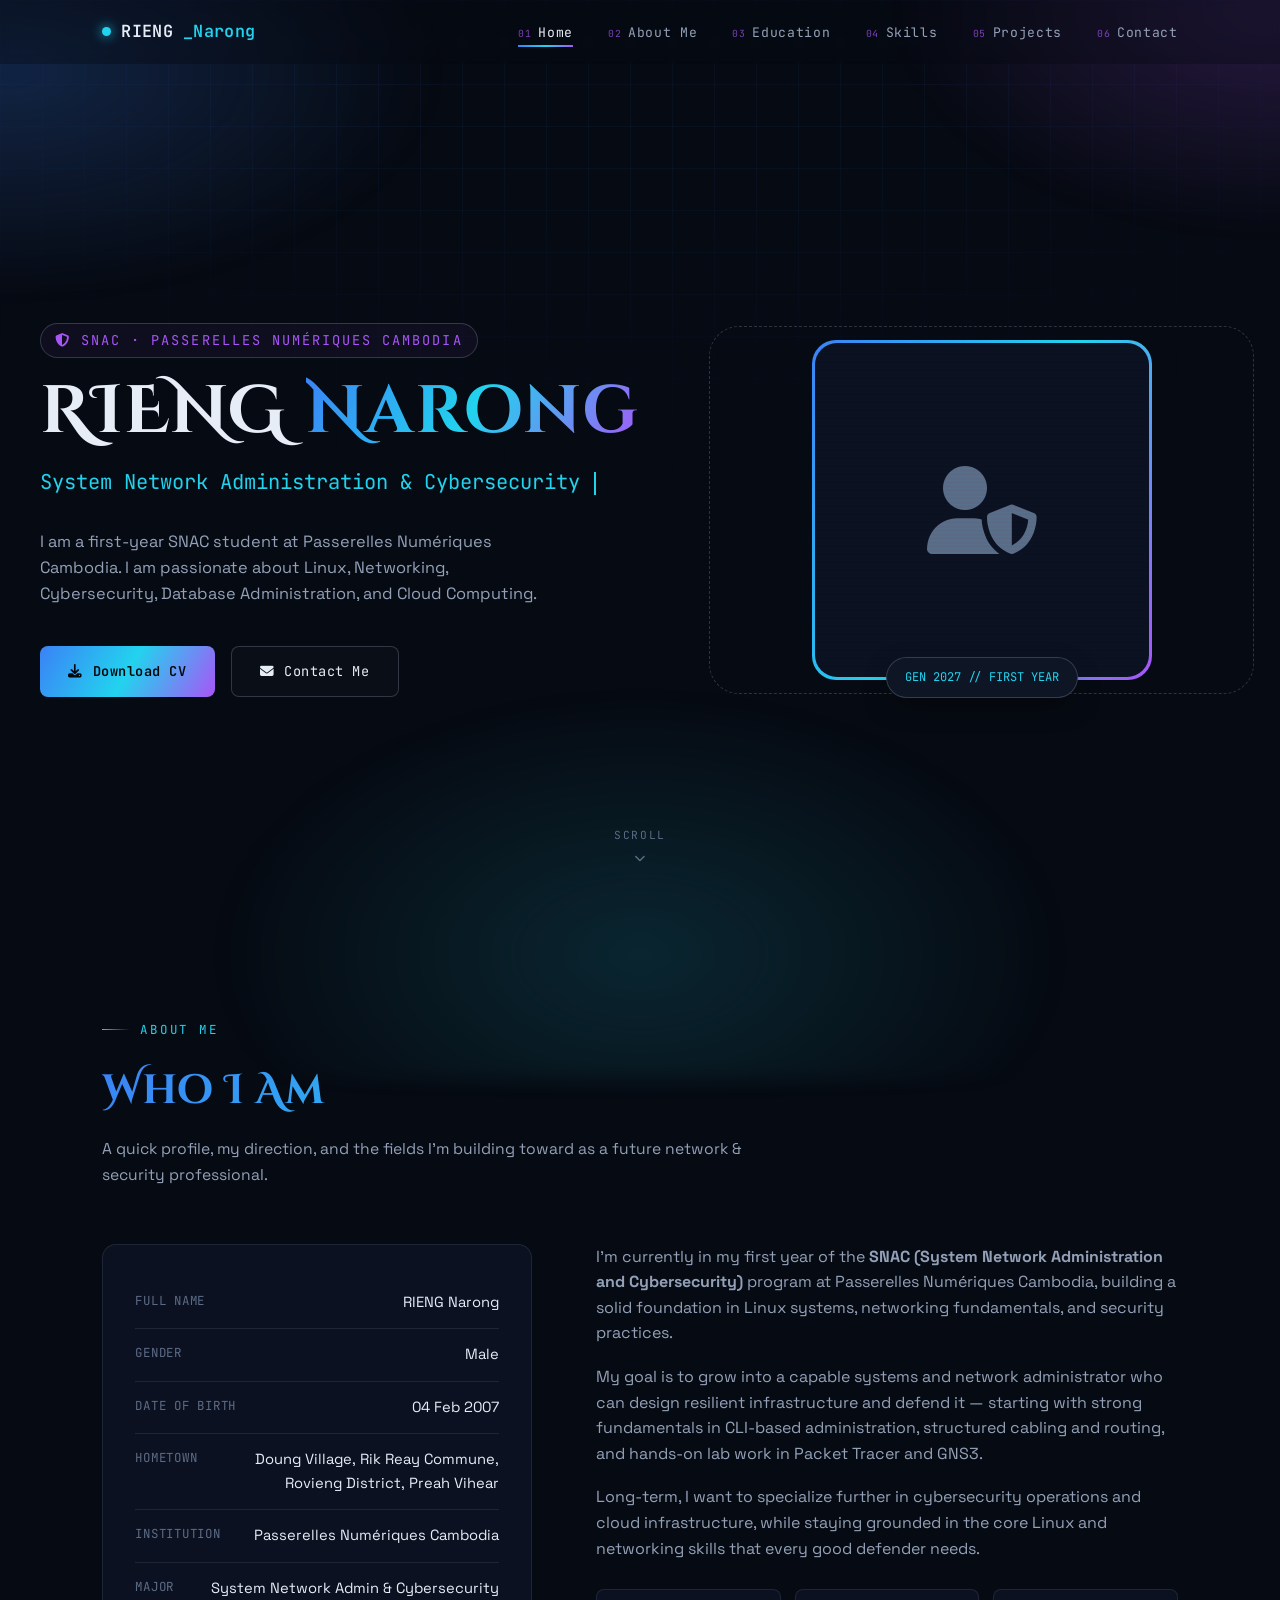
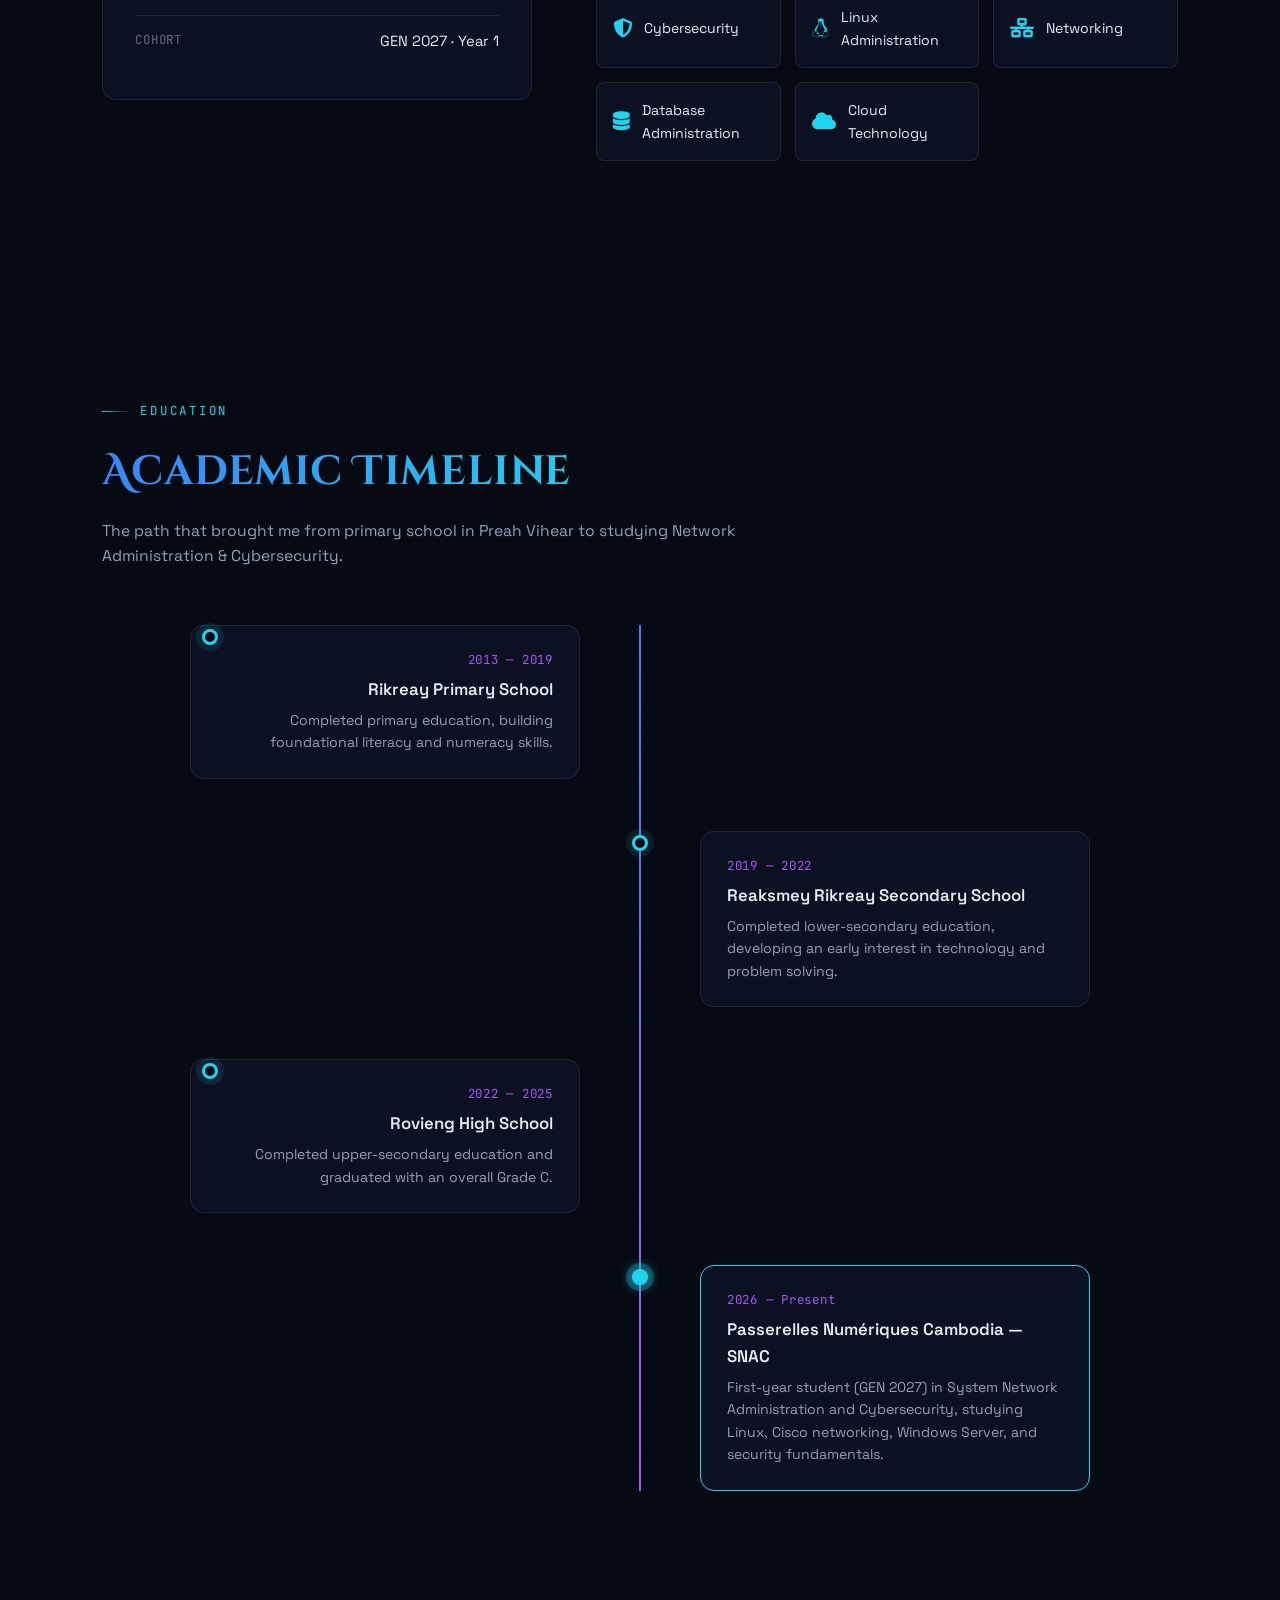
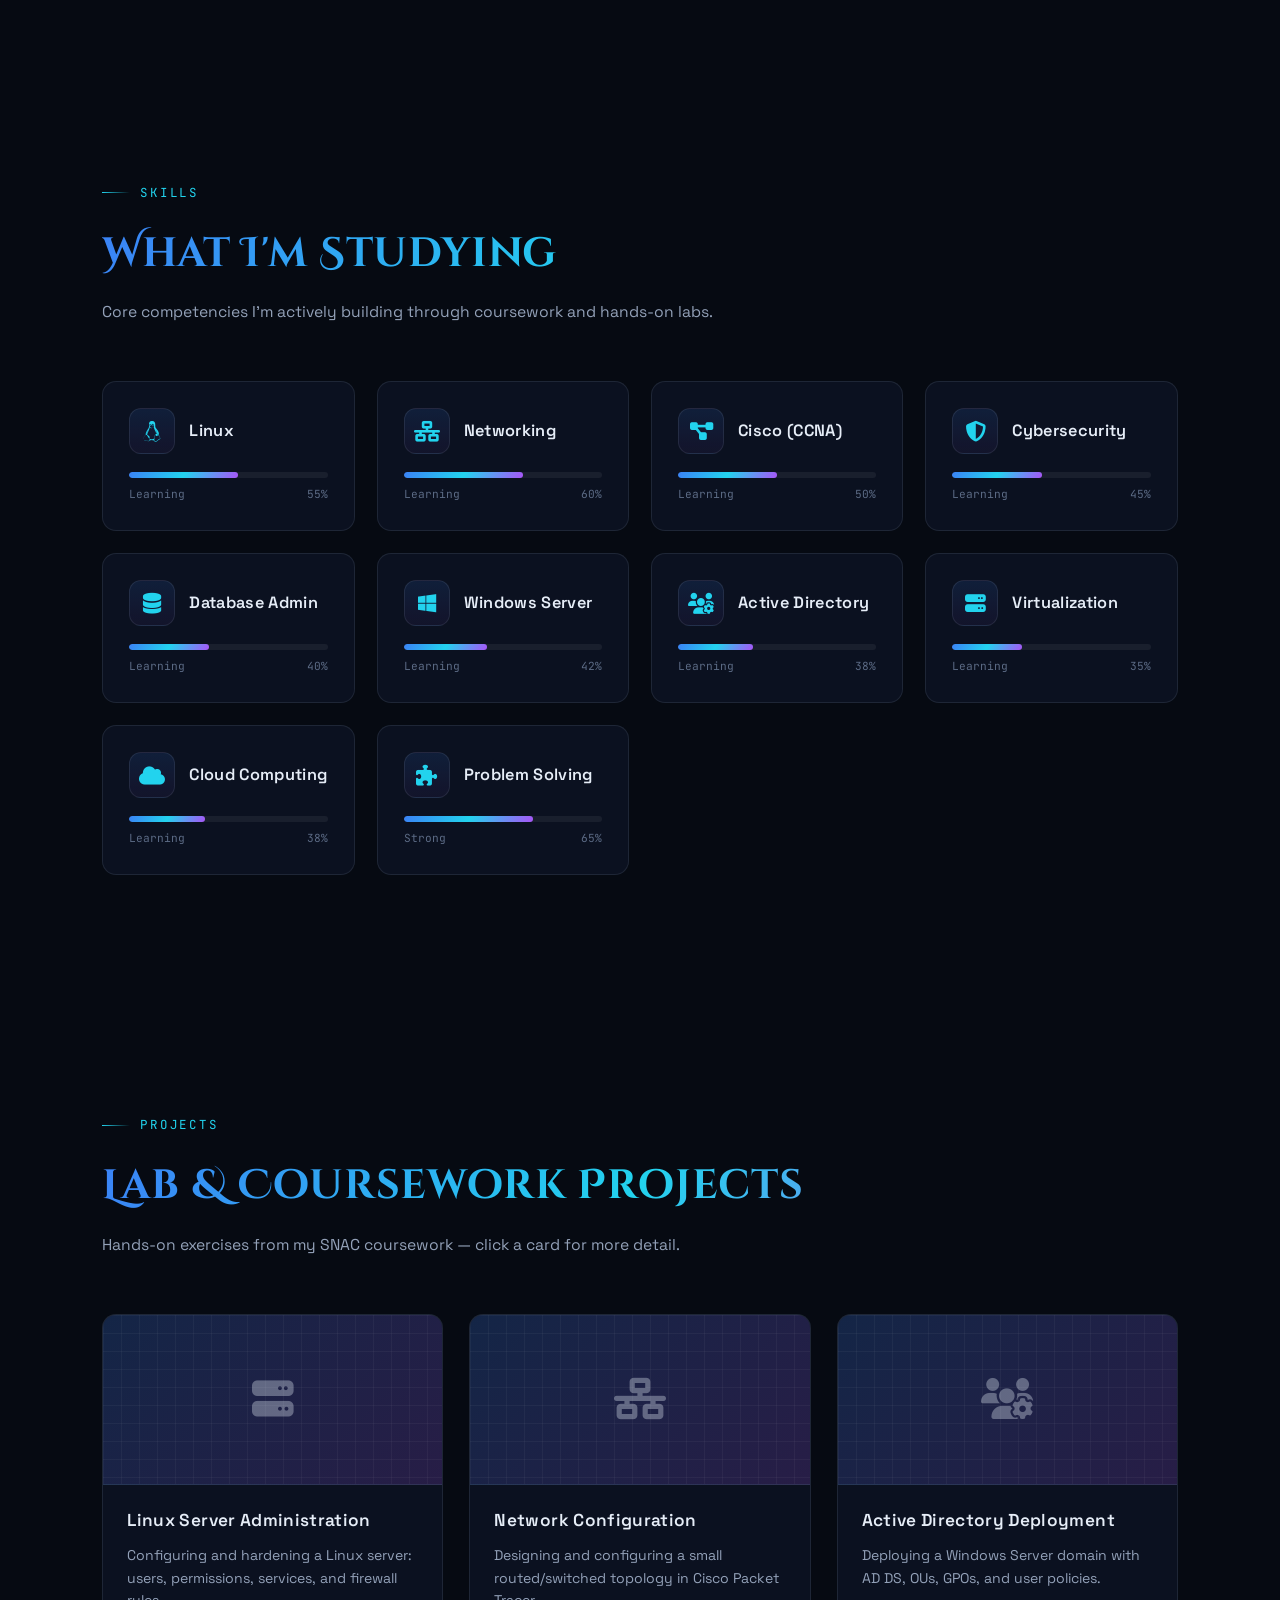
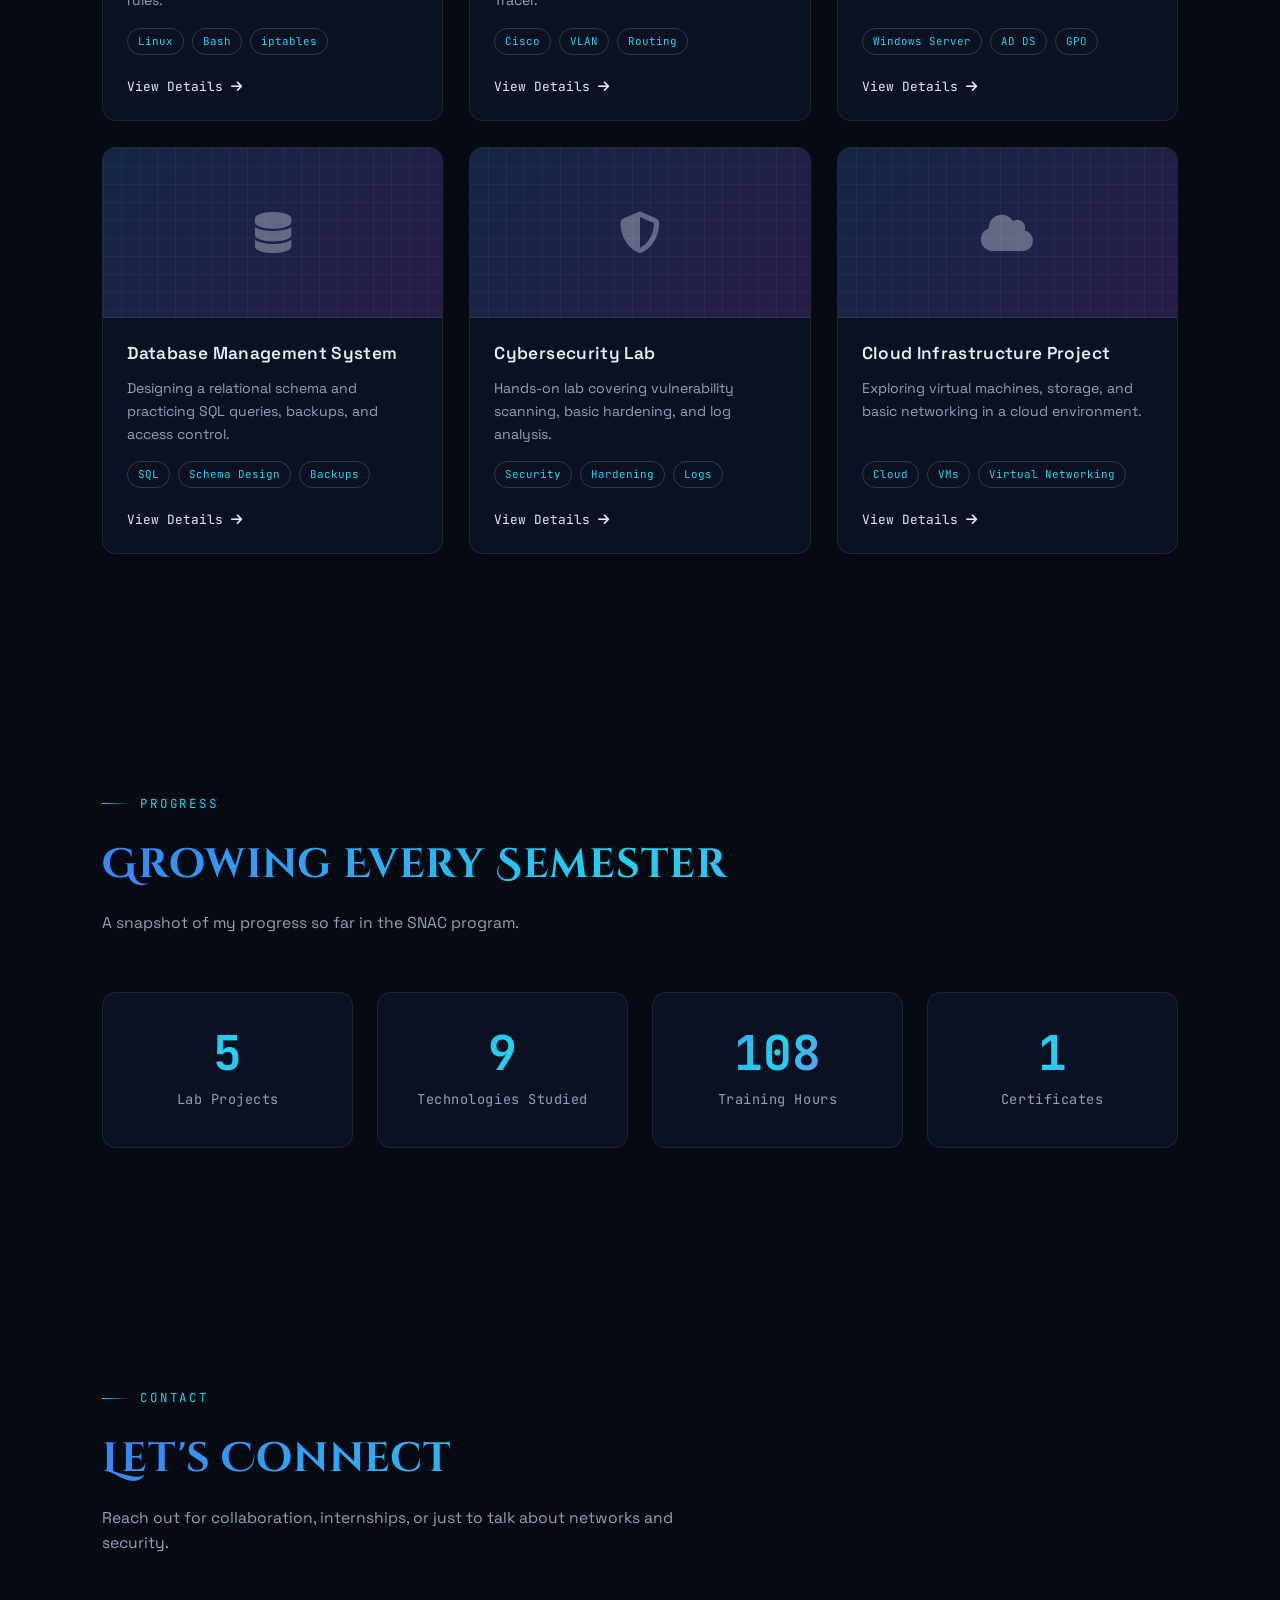
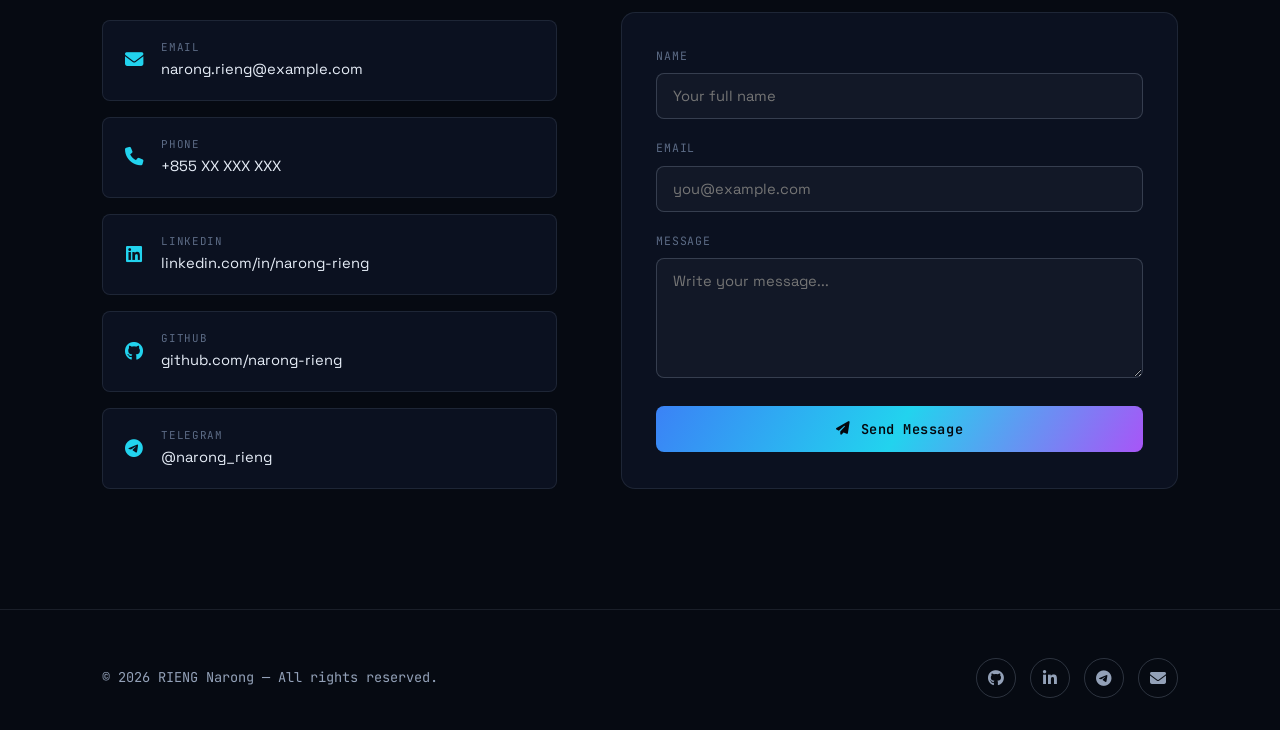
==== index.html @ 43cb9101 "add new information" ====
<!DOCTYPE html>
<html lang="en">
<head>
<meta charset="UTF-8">
<meta name="viewport" content="width=device-width, initial-scale=1.0">
<title>RIENG Narong | System Network Administration &amp; Cybersecurity</title>
<meta name="description" content="Portfolio of RIENG Narong, SNAC student at Passerelles Numériques Cambodia.">

<!-- Fonts -->
<link rel="preconnect" href="https://fonts.googleapis.com">
<link rel="preconnect" href="https://fonts.gstatic.com" crossorigin>
<link href="https://fonts.googleapis.com/css2?family=Cinzel+Decorative:wght@400;700;900&family=Space+Grotesk:wght@300;400;500;600;700&family=JetBrains+Mono:wght@300;400;500;600;700&display=swap" rel="stylesheet">

<!-- Font Awesome -->
<link rel="stylesheet" href="https://cdnjs.cloudflare.com/ajax/libs/font-awesome/6.5.1/css/all.min.css">

<style>
/* ==========================================================================
   0. DESIGN TOKENS
   ========================================================================== */
:root{
  --bg:#060a12;
  --bg-panel:#0b1120;
  --bg-panel-2:#0e1626;
  --line:rgba(148,163,184,0.14);
  --line-strong:rgba(148,163,184,0.28);

  --blue:#3b82f6;
  --cyan:#22d3ee;
  --purple:#a855f7;

  --text:#e6edf7;
  --text-dim:#93a1b8;
  --text-faint:#5c6b85;

  --grad-main:linear-gradient(120deg,var(--blue) 0%,var(--cyan) 50%,var(--purple) 100%);
  --grad-soft:linear-gradient(180deg,rgba(59,130,246,0.12),rgba(168,85,247,0.05));

  --font-display:'Cinzel Decorative',serif;
  --font-body:'Space Grotesk',sans-serif;
  --font-mono:'JetBrains Mono',monospace;

  --radius:14px;
  --radius-sm:8px;
  --ease:cubic-bezier(.2,.8,.2,1);
}

*,*::before,*::after{box-sizing:border-box;margin:0;padding:0;}
html{scroll-behavior:smooth;}
body{
  background:var(--bg);
  color:var(--text);
  font-family:var(--font-body);
  line-height:1.6;
  overflow-x:hidden;
  position:relative;
}

/* Ambient animated grid + glow background */
body::before{
  content:"";
  position:fixed;inset:0;
  background-image:
    linear-gradient(rgba(59,130,246,0.06) 1px,transparent 1px),
    linear-gradient(90deg,rgba(59,130,246,0.06) 1px,transparent 1px);
  background-size:42px 42px;
  mask-image:radial-gradient(ellipse 80% 60% at 50% 0%,#000 30%,transparent 90%);
  pointer-events:none;
  z-index:0;
}
.aurora{
  position:fixed;inset:-20%;
  z-index:0;
  pointer-events:none;
  background:
    radial-gradient(40% 30% at 15% 20%,rgba(59,130,246,.22),transparent 60%),
    radial-gradient(35% 30% at 85% 15%,rgba(168,85,247,.20),transparent 60%),
    radial-gradient(40% 35% at 50% 90%,rgba(34,211,238,.14),transparent 60%);
  animation:auroraShift 18s ease-in-out infinite alternate;
  filter:blur(10px);
}
@keyframes auroraShift{
  0%{transform:translate3d(0,0,0) scale(1);}
  100%{transform:translate3d(2%,-2%,0) scale(1.08);}
}
@media (prefers-reduced-motion: reduce){
  *{animation-duration:0.001ms !important;animation-iteration-count:1 !important;transition-duration:0.001ms !important;scroll-behavior:auto !important;}
}

a{color:inherit;text-decoration:none;}
ul{list-style:none;}
img{max-width:100%;display:block;}
section{position:relative;z-index:1;padding:120px 8vw;}
.container{max-width:1200px;margin:0 auto;}

::selection{background:var(--purple);color:#fff;}
::-webkit-scrollbar{width:10px;}
::-webkit-scrollbar-track{background:var(--bg);}
::-webkit-scrollbar-thumb{background:linear-gradient(var(--blue),var(--purple));border-radius:10px;}

:focus-visible{outline:2px solid var(--cyan);outline-offset:3px;border-radius:4px;}

/* ==========================================================================
   1. TYPOGRAPHY HELPERS
   ========================================================================== */
.eyebrow{
  font-family:var(--font-mono);
  font-size:0.78rem;
  letter-spacing:.22em;
  text-transform:uppercase;
  color:var(--cyan);
  display:flex;align-items:center;gap:10px;
  margin-bottom:18px;
}
.eyebrow::before{
  content:"";
  width:28px;height:1px;
  background:linear-gradient(90deg,var(--cyan),transparent);
}
h1,h2,h3{font-family:var(--font-display);font-weight:700;letter-spacing:.02em;}
.section-title{
  font-size:clamp(1.8rem,3.2vw,2.6rem);
  margin-bottom:14px;
  background:var(--grad-main);
  -webkit-background-clip:text;
  background-clip:text;
  color:transparent;
}
.section-sub{
  color:var(--text-dim);
  max-width:640px;
  margin-bottom:56px;
  font-size:0.98rem;
}
.mono{font-family:var(--font-mono);}
.grad-text{
  background:var(--grad-main);
  -webkit-background-clip:text;background-clip:text;color:transparent;
}

/* ==========================================================================
   2. SCROLL REVEAL
   ========================================================================== */
.reveal{opacity:0;transform:translateY(32px);transition:opacity .8s var(--ease),transform .8s var(--ease);}
.reveal.is-visible{opacity:1;transform:translateY(0);}
.reveal-zoom{opacity:0;transform:scale(.92);transition:opacity .7s var(--ease),transform .7s var(--ease);}
.reveal-zoom.is-visible{opacity:1;transform:scale(1);}
.stagger > *{transition-delay:calc(var(--i,0) * 90ms);}

/* ==========================================================================
   3. NAVIGATION
   ========================================================================== */
.navbar{
  position:fixed;top:0;left:0;right:0;
  z-index:1000;
  padding:18px 8vw;
  display:flex;align-items:center;justify-content:space-between;
  background:rgba(6,10,18,0.35);
  backdrop-filter:blur(4px);
  border-bottom:1px solid transparent;
  transition:all .4s var(--ease);
}
.navbar.scrolled{
  padding:12px 8vw;
  background:rgba(6,10,18,0.82);
  backdrop-filter:blur(16px) saturate(140%);
  border-bottom:1px solid var(--line);
}
.brand{
  font-family:var(--font-mono);
  font-weight:600;
  font-size:1.05rem;
  display:flex;align-items:center;gap:10px;
  letter-spacing:.02em;
}
.brand .dot{width:9px;height:9px;border-radius:50%;background:var(--cyan);box-shadow:0 0 12px var(--cyan);animation:pulseDot 2.2s ease-in-out infinite;}
@keyframes pulseDot{0%,100%{opacity:1;transform:scale(1);}50%{opacity:.4;transform:scale(1.3);}}
.brand span{color:var(--cyan);}

.nav-links{display:flex;gap:2.2rem;}
.nav-links a{
  font-family:var(--font-mono);
  font-size:0.82rem;
  letter-spacing:.05em;
  color:var(--text-dim);
  position:relative;
  padding:6px 0;
  transition:color .3s;
}
.nav-links a::before{content:"0" attr(data-idx) " ";color:var(--purple);opacity:.7;font-size:.75em;}
.nav-links a::after{
  content:"";position:absolute;left:0;bottom:0;width:0;height:2px;
  background:var(--grad-main);transition:width .3s var(--ease);
}
.nav-links a:hover,.nav-links a.active{color:var(--text);}
.nav-links a:hover::after,.nav-links a.active::after{width:100%;}

.nav-toggle{
  display:none;flex-direction:column;gap:5px;
  background:none;border:none;cursor:pointer;padding:8px;z-index:1001;
}
.nav-toggle span{width:24px;height:2px;background:var(--text);transition:all .3s var(--ease);}
.nav-toggle.open span:nth-child(1){transform:translateY(7px) rotate(45deg);}
.nav-toggle.open span:nth-child(2){opacity:0;}
.nav-toggle.open span:nth-child(3){transform:translateY(-7px) rotate(-45deg);}

/* ==========================================================================
   4. HERO
   ========================================================================== */
.hero{
  min-height:100vh;
  display:flex;align-items:center;
  padding-top:120px;
  position:relative;
}
.hero-grid{
  display:grid;
  grid-template-columns:1.1fr 0.9fr;
  gap:4vw;
  align-items:center;
  width:100%;
}
.hero-tag{
  font-family:var(--font-mono);
  color:var(--purple);
  font-size:.85rem;
  letter-spacing:.15em;
  text-transform:uppercase;
  margin-bottom:20px;
  display:inline-flex;align-items:center;gap:10px;
  padding:6px 14px;
  border:1px solid var(--line-strong);
  border-radius:100px;
  background:rgba(168,85,247,0.06);
}
.hero-name{
  font-size:clamp(2.4rem,5.2vw,4.4rem);
  line-height:1.05;
  margin-bottom:18px;
}
.hero-title-line{
  font-family:var(--font-mono);
  font-size:clamp(1rem,1.6vw,1.35rem);
  color:var(--cyan);
  min-height:1.8em;
  margin-bottom:26px;
}
.hero-title-line .cursor{
  display:inline-block;width:2px;height:1.1em;background:var(--cyan);
  margin-left:2px;vertical-align:middle;animation:blink 1s step-end infinite;
}
@keyframes blink{50%{opacity:0;}}
.hero-desc{color:var(--text-dim);max-width:520px;margin-bottom:38px;font-size:1.02rem;}
.hero-ctas{display:flex;gap:16px;flex-wrap:wrap;}

.btn{
  font-family:var(--font-mono);
  font-size:.85rem;letter-spacing:.04em;
  padding:14px 28px;border-radius:var(--radius-sm);
  border:1px solid var(--line-strong);
  display:inline-flex;align-items:center;gap:10px;
  cursor:pointer;transition:all .35s var(--ease);
  position:relative;overflow:hidden;
}
.btn-primary{background:var(--grad-main);color:#04070d;border:none;font-weight:600;}
.btn-primary:hover{transform:translateY(-3px);box-shadow:0 12px 30px -8px rgba(59,130,246,0.55);}
.btn-outline{background:rgba(255,255,255,0.02);color:var(--text);}
.btn-outline:hover{border-color:var(--cyan);color:var(--cyan);transform:translateY(-3px);}

/* profile portrait */
.hero-visual{
  position:relative;
  display:flex;justify-content:center;align-items:center;
}
.portrait-frame{
  width:min(340px,80vw);aspect-ratio:1/1;
  position:relative;
  border-radius:24px;
  padding:3px;
  background:var(--grad-main);
  animation:float 6s ease-in-out infinite;
}
@keyframes float{0%,100%{transform:translateY(0);}50%{transform:translateY(-16px);}}
.portrait-inner{
  width:100%;height:100%;border-radius:22px;
  background:var(--bg-panel);
  display:flex;align-items:center;justify-content:center;
  overflow:hidden;position:relative;
}
.portrait-inner .placeholder-icon{font-size:5.5rem;color:var(--text-faint);}
.portrait-inner::after{
  content:"";position:absolute;inset:0;
  background:repeating-linear-gradient(0deg,rgba(34,211,238,0.05) 0px,rgba(34,211,238,0.05) 1px,transparent 1px,transparent 4px);
  mix-blend-mode:overlay;
}
.scan-ring{
  position:absolute;inset:-14px;
  border:1px dashed var(--line-strong);
  border-radius:30px;
  animation:spin 30s linear infinite;
}
@keyframes spin{to{transform:rotate(360deg);}}
.badge-chip{
  position:absolute;bottom:-18px;left:50%;transform:translateX(-50%);
  background:var(--bg-panel-2);border:1px solid var(--line-strong);
  padding:10px 18px;border-radius:100px;
  font-family:var(--font-mono);font-size:.75rem;color:var(--cyan);
  white-space:nowrap;box-shadow:0 10px 30px -10px rgba(0,0,0,.6);
}

.scroll-cue{
  position:absolute;bottom:36px;left:50%;transform:translateX(-50%);
  display:flex;flex-direction:column;align-items:center;gap:8px;
  color:var(--text-faint);font-family:var(--font-mono);font-size:.7rem;letter-spacing:.15em;
  animation:bob 2.4s ease-in-out infinite;
}
@keyframes bob{0%,100%{transform:translate(-50%,0);}50%{transform:translate(-50%,8px);}}

/* ==========================================================================
   5. ABOUT
   ========================================================================== */
.about-grid{
  display:grid;grid-template-columns:0.85fr 1.15fr;gap:5vw;align-items:start;
}
.info-card{
  background:var(--bg-panel);
  border:1px solid var(--line);
  border-radius:var(--radius);
  padding:32px;
}
.info-row{
  display:flex;justify-content:space-between;gap:12px;
  padding:14px 0;border-bottom:1px solid var(--line);
  font-size:.92rem;
}
.info-row:last-child{border-bottom:none;}
.info-row span:first-child{color:var(--text-faint);font-family:var(--font-mono);font-size:.78rem;text-transform:uppercase;letter-spacing:.06em;}
.info-row span:last-child{color:var(--text);text-align:right;}

.about-text p{color:var(--text-dim);margin-bottom:18px;}
.interest-grid{
  display:grid;grid-template-columns:repeat(auto-fit,minmax(150px,1fr));
  gap:14px;margin-top:28px;
}
.interest-chip{
  display:flex;align-items:center;gap:12px;
  padding:16px;border-radius:var(--radius-sm);
  background:var(--bg-panel);border:1px solid var(--line);
  transition:all .35s var(--ease);
}
.interest-chip:hover{border-color:var(--cyan);transform:translateY(-4px);box-shadow:0 10px 24px -12px rgba(34,211,238,.4);}
.interest-chip i{font-size:1.2rem;color:var(--cyan);}
.interest-chip span{font-size:.88rem;color:var(--text);}

/* ==========================================================================
   6. TIMELINE (EDUCATION)
   ========================================================================== */
.timeline{position:relative;max-width:900px;margin:0 auto;}
.timeline::before{
  content:"";position:absolute;left:20px;top:0;bottom:0;width:2px;
  background:linear-gradient(var(--blue),var(--purple));
}
@media(min-width:800px){.timeline::before{left:50%;transform:translateX(-50%);}}
.tl-item{position:relative;margin-bottom:52px;padding-left:60px;}
@media(min-width:800px){
  .tl-item{width:50%;padding-left:0;padding-right:60px;text-align:right;}
  .tl-item:nth-child(even){margin-left:50%;padding-right:0;padding-left:60px;text-align:left;}
}
.tl-dot{
  position:absolute;left:20px;top:4px;width:16px;height:16px;border-radius:50%;
  background:var(--bg);border:3px solid var(--cyan);transform:translateX(-50%);
  box-shadow:0 0 0 6px rgba(34,211,238,.1);
}
@media(min-width:800px){
  .tl-item:nth-child(even) .tl-dot{left:0;}
}
.tl-card{
  background:var(--bg-panel);border:1px solid var(--line);border-radius:var(--radius);
  padding:24px 26px;display:inline-block;width:100%;
  transition:transform .35s var(--ease),border-color .35s;
}
.tl-card:hover{transform:translateY(-4px);border-color:var(--purple);}
.tl-year{font-family:var(--font-mono);font-size:.78rem;color:var(--purple);letter-spacing:.06em;margin-bottom:6px;display:block;}
.tl-card h3{font-family:var(--font-body);font-weight:600;font-size:1.05rem;margin-bottom:6px;letter-spacing:0;}
.tl-card p{color:var(--text-dim);font-size:.88rem;}
.tl-current .tl-dot{background:var(--cyan);box-shadow:0 0 0 6px rgba(34,211,238,.25),0 0 14px var(--cyan);}
.tl-current .tl-card{border-color:var(--cyan);}

/* ==========================================================================
   7. SKILLS
   ========================================================================== */
.skills-grid{
  display:grid;grid-template-columns:repeat(auto-fit,minmax(230px,1fr));
  gap:22px;
}
.skill-card{
  background:var(--bg-panel);border:1px solid var(--line);border-radius:var(--radius);
  padding:26px;position:relative;overflow:hidden;
  transition:transform .4s var(--ease),border-color .4s;
}
.skill-card::before{
  content:"";position:absolute;top:0;left:0;right:0;height:2px;
  background:var(--grad-main);transform:scaleX(0);transform-origin:left;
  transition:transform .45s var(--ease);
}
.skill-card:hover{transform:translateY(-8px);border-color:var(--line-strong);}
.skill-card:hover::before{transform:scaleX(1);}
.skill-top{display:flex;align-items:center;gap:14px;margin-bottom:18px;}
.skill-icon{
  width:46px;height:46px;border-radius:12px;
  background:var(--grad-soft);border:1px solid var(--line);
  display:flex;align-items:center;justify-content:center;font-size:1.3rem;color:var(--cyan);
}
.skill-top h3{font-family:var(--font-body);font-weight:600;font-size:1.02rem;}
.skill-bar-track{height:6px;border-radius:6px;background:rgba(255,255,255,0.06);overflow:hidden;margin-top:6px;}
.skill-bar-fill{
  height:100%;border-radius:6px;background:var(--grad-main);width:0%;
  transition:width 1.4s var(--ease);
}
.skill-level{display:flex;justify-content:space-between;font-family:var(--font-mono);font-size:.7rem;color:var(--text-faint);margin-top:8px;}

/* ==========================================================================
   8. PROJECTS
   ========================================================================== */
.projects-grid{
  display:grid;grid-template-columns:repeat(auto-fit,minmax(300px,1fr));
  gap:26px;
}
.project-card{
  background:var(--bg-panel);border:1px solid var(--line);border-radius:var(--radius);
  overflow:hidden;transition:transform .4s var(--ease),box-shadow .4s;
  display:flex;flex-direction:column;
}
.project-card:hover{transform:translateY(-8px);box-shadow:0 22px 44px -20px rgba(59,130,246,.35);}
.project-thumb{
  height:170px;position:relative;overflow:hidden;
  background:linear-gradient(135deg,rgba(59,130,246,.18),rgba(168,85,247,.18));
  display:flex;align-items:center;justify-content:center;
  border-bottom:1px solid var(--line);
}
.project-thumb i{font-size:2.6rem;color:rgba(230,237,247,0.35);}
.project-thumb::after{
  content:"";position:absolute;inset:0;
  background-image:linear-gradient(rgba(255,255,255,.04) 1px,transparent 1px),linear-gradient(90deg,rgba(255,255,255,.04) 1px,transparent 1px);
  background-size:18px 18px;
}
.project-body{padding:22px 24px;display:flex;flex-direction:column;gap:10px;flex:1;}
.project-body h3{font-family:var(--font-body);font-weight:600;font-size:1.08rem;}
.project-body p{color:var(--text-dim);font-size:.88rem;flex:1;}
.project-tags{display:flex;gap:8px;flex-wrap:wrap;margin:6px 0;}
.project-tags span{
  font-family:var(--font-mono);font-size:.68rem;color:var(--cyan);
  border:1px solid var(--line-strong);padding:4px 10px;border-radius:100px;
}
.project-link{
  font-family:var(--font-mono);font-size:.8rem;color:var(--text);
  display:inline-flex;align-items:center;gap:8px;margin-top:6px;
  transition:gap .3s,color .3s;
}
.project-link:hover{color:var(--cyan);gap:12px;}

/* modal */
.modal-overlay{
  position:fixed;inset:0;background:rgba(4,7,13,0.75);backdrop-filter:blur(6px);
  display:none;align-items:center;justify-content:center;z-index:2000;padding:24px;
}
.modal-overlay.open{display:flex;}
.modal-box{
  background:var(--bg-panel-2);border:1px solid var(--line-strong);border-radius:var(--radius);
  max-width:520px;width:100%;padding:34px;position:relative;
  animation:modalIn .35s var(--ease);
}
@keyframes modalIn{from{opacity:0;transform:translateY(20px) scale(.97);}to{opacity:1;transform:translateY(0) scale(1);}}
.modal-close{
  position:absolute;top:18px;right:18px;background:none;border:none;color:var(--text-dim);
  font-size:1.2rem;cursor:pointer;transition:color .3s;
}
.modal-close:hover{color:var(--cyan);}
.modal-box h3{font-family:var(--font-body);font-size:1.3rem;margin-bottom:12px;color:var(--cyan);}
.modal-box p{color:var(--text-dim);margin-bottom:10px;font-size:.92rem;}
.modal-tags{display:flex;gap:8px;flex-wrap:wrap;margin-top:16px;}
.modal-tags span{font-family:var(--font-mono);font-size:.7rem;border:1px solid var(--line-strong);padding:4px 10px;border-radius:100px;color:var(--purple);}

/* ==========================================================================
   9. STATS
   ========================================================================== */
.stats-grid{
  display:grid;grid-template-columns:repeat(auto-fit,minmax(180px,1fr));
  gap:24px;
}
.stat-card{
  text-align:center;padding:36px 20px;border-radius:var(--radius);
  background:var(--bg-panel);border:1px solid var(--line);
  position:relative;
}
.stat-num{
  font-family:var(--font-mono);font-weight:700;font-size:clamp(2.2rem,4vw,3rem);
  background:var(--grad-main);-webkit-background-clip:text;background-clip:text;color:transparent;
  line-height:1;
}
.stat-label{margin-top:12px;color:var(--text-dim);font-size:.85rem;font-family:var(--font-mono);letter-spacing:.04em;}

/* ==========================================================================
   10. CONTACT
   ========================================================================== */
.contact-grid{
  display:grid;grid-template-columns:0.9fr 1.1fr;gap:5vw;
}
.contact-list{display:flex;flex-direction:column;gap:16px;margin-top:8px;}
.contact-item{
  display:flex;align-items:center;gap:16px;
  padding:18px 20px;border-radius:var(--radius-sm);
  background:var(--bg-panel);border:1px solid var(--line);
  transition:all .3s var(--ease);
}
.contact-item:hover{border-color:var(--cyan);transform:translateX(6px);}
.contact-item i{font-size:1.15rem;color:var(--cyan);width:22px;text-align:center;}
.contact-item .c-label{display:block;font-family:var(--font-mono);font-size:.68rem;color:var(--text-faint);text-transform:uppercase;letter-spacing:.06em;}
.contact-item .c-value{font-size:.92rem;color:var(--text);}

.form-card{
  background:var(--bg-panel);border:1px solid var(--line);border-radius:var(--radius);padding:34px;
}
.field{margin-bottom:20px;position:relative;}
.field label{
  display:block;font-family:var(--font-mono);font-size:.72rem;color:var(--text-faint);
  text-transform:uppercase;letter-spacing:.06em;margin-bottom:8px;
}
.field input,.field textarea{
  width:100%;padding:13px 16px;border-radius:var(--radius-sm);
  background:rgba(255,255,255,0.03);border:1px solid var(--line-strong);
  color:var(--text);font-family:var(--font-body);font-size:.92rem;
  transition:border-color .3s,box-shadow .3s;
}
.field textarea{resize:vertical;min-height:120px;}
.field input:focus,.field textarea:focus{
  outline:none;border-color:var(--cyan);box-shadow:0 0 0 3px rgba(34,211,238,.12);
}
.field .err{color:#f87171;font-size:.74rem;margin-top:6px;font-family:var(--font-mono);display:none;}
.field.invalid input,.field.invalid textarea{border-color:#f87171;}
.field.invalid .err{display:block;}
.form-status{
  margin-top:16px;font-family:var(--font-mono);font-size:.82rem;padding:12px 16px;
  border-radius:8px;display:none;
}
.form-status.show{display:block;}
.form-status.ok{background:rgba(34,211,238,.08);color:var(--cyan);border:1px solid rgba(34,211,238,.3);}

/* ==========================================================================
   11. FOOTER
   ========================================================================== */
footer{
  border-top:1px solid var(--line);
  padding:48px 8vw 32px;
  position:relative;z-index:1;
}
.footer-inner{
  display:flex;justify-content:space-between;align-items:center;flex-wrap:wrap;gap:20px;
}
.footer-brand{font-family:var(--font-mono);color:var(--text-dim);font-size:.85rem;}
.social-row{display:flex;gap:14px;}
.social-row a{
  width:40px;height:40px;border-radius:50%;
  border:1px solid var(--line-strong);
  display:flex;align-items:center;justify-content:center;
  color:var(--text-dim);transition:all .3s var(--ease);
}
.social-row a:hover{color:#04070d;background:var(--grad-main);border-color:transparent;transform:translateY(-4px);}

.back-to-top{
  position:fixed;bottom:28px;right:28px;width:48px;height:48px;border-radius:50%;
  background:var(--grad-main);color:#04070d;border:none;cursor:pointer;
  display:flex;align-items:center;justify-content:center;font-size:1.1rem;
  opacity:0;pointer-events:none;transform:translateY(10px);
  transition:all .35s var(--ease);z-index:900;box-shadow:0 10px 26px -10px rgba(59,130,246,.6);
}
.back-to-top.show{opacity:1;pointer-events:auto;transform:translateY(0);}

/* ==========================================================================
   12. RESPONSIVE
   ========================================================================== */
@media(max-width:900px){
  .hero-grid{grid-template-columns:1fr;text-align:center;}
  .hero-desc{margin-left:auto;margin-right:auto;}
  .hero-ctas{justify-content:center;}
  .hero-visual{order:-1;margin-bottom:20px;}
  .about-grid,.contact-grid{grid-template-columns:1fr;}
}
@media(max-width:760px){
  section{padding:90px 6vw;}
  .nav-links{
    position:fixed;top:0;right:0;height:100vh;width:min(78vw,320px);
    background:var(--bg-panel-2);border-left:1px solid var(--line);
    flex-direction:column;justify-content:center;align-items:flex-start;gap:2rem;
    padding:0 40px;
    transform:translateX(100%);transition:transform .4s var(--ease);
  }
  .nav-links.open{transform:translateX(0);}
  .nav-toggle{display:flex;}
}
</style>
</head>
<body>

<div class="aurora" aria-hidden="true"></div>

<!-- =========================== NAVIGATION =========================== -->
<nav class="navbar" id="navbar">
  <a href="#home" class="brand"><span class="dot"></span>RIENG<span>_Narong</span></a>
  <ul class="nav-links" id="navLinks">
    <li><a href="#home" data-idx="1" class="nav-link">Home</a></li>
    <li><a href="#about" data-idx="2" class="nav-link">About Me</a></li>
    <li><a href="#education" data-idx="3" class="nav-link">Education</a></li>
    <li><a href="#skills" data-idx="4" class="nav-link">Skills</a></li>
    <li><a href="#projects" data-idx="5" class="nav-link">Projects</a></li>
    <li><a href="#contact" data-idx="6" class="nav-link">Contact</a></li>
  </ul>
  <button class="nav-toggle" id="navToggle" aria-label="Toggle menu" aria-expanded="false">
    <span></span><span></span><span></span>
  </button>
</nav>

<!-- =========================== HERO =========================== -->
<header class="hero" id="home">
  <div class="container hero-grid">
    <div>
      <span class="hero-tag"><i class="fa-solid fa-shield-halved"></i> SNAC · Passerelles Numériques Cambodia</span>
      <h1 class="hero-name">RIENG <span class="grad-text">Narong</span></h1>
      <div class="hero-title-line mono"><span id="typedText"></span><span class="cursor"></span></div>
      <p class="hero-desc">I am a first-year SNAC student at Passerelles Numériques Cambodia. I am passionate about Linux, Networking, Cybersecurity, Database Administration, and Cloud Computing.</p>
      <div class="hero-ctas">
        <a href="#" class="btn btn-primary" id="downloadCvBtn"><i class="fa-solid fa-download"></i> Download CV</a>
        <a href="#contact" class="btn btn-outline"><i class="fa-solid fa-envelope"></i> Contact Me</a>
      </div>
    </div>
    <div class="hero-visual">
      <div class="scan-ring" aria-hidden="true"></div>
      <div class="portrait-frame">
        <div class="portrait-inner">
          <i class="fa-solid fa-user-shield placeholder-icon"></i>
        </div>
      </div>
      <div class="badge-chip mono">GEN 2027 // FIRST YEAR</div>
    </div>
  </div>
  <div class="scroll-cue">SCROLL <i class="fa-solid fa-chevron-down"></i></div>
</header>

<!-- =========================== ABOUT =========================== -->
<section id="about">
  <div class="container">
    <span class="eyebrow reveal">About Me</span>
    <h2 class="section-title reveal">Who I Am</h2>
    <p class="section-sub reveal">A quick profile, my direction, and the fields I'm building toward as a future network &amp; security professional.</p>

    <div class="about-grid">
      <div class="info-card reveal">
        <div class="info-row"><span>Full Name</span><span>RIENG Narong</span></div>
        <div class="info-row"><span>Gender</span><span>Male</span></div>
        <div class="info-row"><span>Date of Birth</span><span>04 Feb 2007</span></div>
        <div class="info-row"><span>Hometown</span><span>Doung Village, Rik Reay Commune, Rovieng District, Preah Vihear</span></div>
        <div class="info-row"><span>Institution</span><span>Passerelles Numériques Cambodia</span></div>
        <div class="info-row"><span>Major</span><span>System Network Admin &amp; Cybersecurity</span></div>
        <div class="info-row"><span>Cohort</span><span>GEN 2027 · Year 1</span></div>
      </div>

      <div class="about-text reveal">
        <p>I'm currently in my first year of the <strong>SNAC (System Network Administration and Cybersecurity)</strong> program at Passerelles Numériques Cambodia, building a solid foundation in Linux systems, networking fundamentals, and security practices.</p>
        <p>My goal is to grow into a capable systems and network administrator who can design resilient infrastructure and defend it — starting with strong fundamentals in CLI-based administration, structured cabling and routing, and hands-on lab work in Packet Tracer and GNS3.</p>
        <p>Long-term, I want to specialize further in cybersecurity operations and cloud infrastructure, while staying grounded in the core Linux and networking skills that every good defender needs.</p>

        <div class="interest-grid">
          <div class="interest-chip"><i class="fa-solid fa-shield-halved"></i><span>Cybersecurity</span></div>
          <div class="interest-chip"><i class="fa-brands fa-linux"></i><span>Linux Administration</span></div>
          <div class="interest-chip"><i class="fa-solid fa-network-wired"></i><span>Networking</span></div>
          <div class="interest-chip"><i class="fa-solid fa-database"></i><span>Database Administration</span></div>
          <div class="interest-chip"><i class="fa-solid fa-cloud"></i><span>Cloud Technology</span></div>
        </div>
      </div>
    </div>
  </div>
</section>

<!-- =========================== EDUCATION =========================== -->
<section id="education">
  <div class="container">
    <span class="eyebrow reveal">Education</span>
    <h2 class="section-title reveal">Academic Timeline</h2>
    <p class="section-sub reveal">The path that brought me from primary school in Preah Vihear to studying Network Administration &amp; Cybersecurity.</p>

    <div class="timeline">
      <div class="tl-item reveal">
        <div class="tl-dot"></div>
        <div class="tl-card">
          <span class="tl-year mono">2013 — 2019</span>
          <h3>Rikreay Primary School</h3>
          <p>Completed primary education, building foundational literacy and numeracy skills.</p>
        </div>
      </div>
      <div class="tl-item reveal">
        <div class="tl-dot"></div>
        <div class="tl-card">
          <span class="tl-year mono">2019 — 2022</span>
          <h3>Reaksmey Rikreay Secondary School</h3>
          <p>Completed lower-secondary education, developing an early interest in technology and problem solving.</p>
        </div>
      </div>
      <div class="tl-item reveal">
        <div class="tl-dot"></div>
        <div class="tl-card">
          <span class="tl-year mono">2022 — 2025</span>
          <h3>Rovieng High School</h3>
          <p>Completed upper-secondary education and graduated with an overall Grade C.</p>
        </div>
      </div>
      <div class="tl-item tl-current reveal">
        <div class="tl-dot"></div>
        <div class="tl-card">
          <span class="tl-year mono">2026 — Present</span>
          <h3>Passerelles Numériques Cambodia — SNAC</h3>
          <p>First-year student (GEN 2027) in System Network Administration and Cybersecurity, studying Linux, Cisco networking, Windows Server, and security fundamentals.</p>
        </div>
      </div>
    </div>
  </div>
</section>

<!-- =========================== SKILLS =========================== -->
<section id="skills">
  <div class="container">
    <span class="eyebrow reveal">Skills</span>
    <h2 class="section-title reveal">What I'm Studying</h2>
    <p class="section-sub reveal">Core competencies I'm actively building through coursework and hands-on labs.</p>

    <div class="skills-grid stagger" id="skillsGrid">
      <!-- Skill cards injected / static below -->
      <div class="skill-card reveal" style="--i:0" data-level="55">
        <div class="skill-top"><div class="skill-icon"><i class="fa-brands fa-linux"></i></div><h3>Linux</h3></div>
        <div class="skill-bar-track"><div class="skill-bar-fill"></div></div>
        <div class="skill-level"><span>Learning</span><span class="pct">55%</span></div>
      </div>
      <div class="skill-card reveal" style="--i:1" data-level="60">
        <div class="skill-top"><div class="skill-icon"><i class="fa-solid fa-network-wired"></i></div><h3>Networking</h3></div>
        <div class="skill-bar-track"><div class="skill-bar-fill"></div></div>
        <div class="skill-level"><span>Learning</span><span class="pct">60%</span></div>
      </div>
      <div class="skill-card reveal" style="--i:2" data-level="50">
        <div class="skill-top"><div class="skill-icon"><i class="fa-solid fa-diagram-project"></i></div><h3>Cisco (CCNA)</h3></div>
        <div class="skill-bar-track"><div class="skill-bar-fill"></div></div>
        <div class="skill-level"><span>Learning</span><span class="pct">50%</span></div>
      </div>
      <div class="skill-card reveal" style="--i:3" data-level="45">
        <div class="skill-top"><div class="skill-icon"><i class="fa-solid fa-shield-halved"></i></div><h3>Cybersecurity</h3></div>
        <div class="skill-bar-track"><div class="skill-bar-fill"></div></div>
        <div class="skill-level"><span>Learning</span><span class="pct">45%</span></div>
      </div>
      <div class="skill-card reveal" style="--i:4" data-level="40">
        <div class="skill-top"><div class="skill-icon"><i class="fa-solid fa-database"></i></div><h3>Database Admin</h3></div>
        <div class="skill-bar-track"><div class="skill-bar-fill"></div></div>
        <div class="skill-level"><span>Learning</span><span class="pct">40%</span></div>
      </div>
      <div class="skill-card reveal" style="--i:5" data-level="42">
        <div class="skill-top"><div class="skill-icon"><i class="fa-brands fa-windows"></i></div><h3>Windows Server</h3></div>
        <div class="skill-bar-track"><div class="skill-bar-fill"></div></div>
        <div class="skill-level"><span>Learning</span><span class="pct">42%</span></div>
      </div>
      <div class="skill-card reveal" style="--i:6" data-level="38">
        <div class="skill-top"><div class="skill-icon"><i class="fa-solid fa-users-gear"></i></div><h3>Active Directory</h3></div>
        <div class="skill-bar-track"><div class="skill-bar-fill"></div></div>
        <div class="skill-level"><span>Learning</span><span class="pct">38%</span></div>
      </div>
      <div class="skill-card reveal" style="--i:7" data-level="35">
        <div class="skill-top"><div class="skill-icon"><i class="fa-solid fa-server"></i></div><h3>Virtualization</h3></div>
        <div class="skill-bar-track"><div class="skill-bar-fill"></div></div>
        <div class="skill-level"><span>Learning</span><span class="pct">35%</span></div>
      </div>
      <div class="skill-card reveal" style="--i:8" data-level="38">
        <div class="skill-top"><div class="skill-icon"><i class="fa-solid fa-cloud"></i></div><h3>Cloud Computing</h3></div>
        <div class="skill-bar-track"><div class="skill-bar-fill"></div></div>
        <div class="skill-level"><span>Learning</span><span class="pct">38%</span></div>
      </div>
      <div class="skill-card reveal" style="--i:9" data-level="65">
        <div class="skill-top"><div class="skill-icon"><i class="fa-solid fa-puzzle-piece"></i></div><h3>Problem Solving</h3></div>
        <div class="skill-bar-track"><div class="skill-bar-fill"></div></div>
        <div class="skill-level"><span>Strong</span><span class="pct">65%</span></div>
      </div>
    </div>
  </div>
</section>

<!-- =========================== PROJECTS =========================== -->
<section id="projects">
  <div class="container">
    <span class="eyebrow reveal">Projects</span>
    <h2 class="section-title reveal">Lab &amp; Coursework Projects</h2>
    <p class="section-sub reveal">Hands-on exercises from my SNAC coursework — click a card for more detail.</p>

    <div class="projects-grid" id="projectsGrid">
      <!-- injected by JS -->
    </div>
  </div>
</section>

<!-- Project detail modal -->
<div class="modal-overlay" id="modalOverlay">
  <div class="modal-box" role="dialog" aria-modal="true" aria-labelledby="modalTitle">
    <button class="modal-close" id="modalClose" aria-label="Close"><i class="fa-solid fa-xmark"></i></button>
    <h3 id="modalTitle"></h3>
    <p id="modalDesc"></p>
    <div class="modal-tags" id="modalTags"></div>
  </div>
</div>

<!-- =========================== STATS =========================== -->
<section id="stats">
  <div class="container">
    <span class="eyebrow reveal">Progress</span>
    <h2 class="section-title reveal">Growing Every Semester</h2>
    <p class="section-sub reveal">A snapshot of my progress so far in the SNAC program.</p>

    <div class="stats-grid">
      <div class="stat-card reveal-zoom">
        <div class="stat-num" data-target="6">0</div>
        <div class="stat-label">Lab Projects</div>
      </div>
      <div class="stat-card reveal-zoom">
        <div class="stat-num" data-target="10">0</div>
        <div class="stat-label">Technologies Studied</div>
      </div>
      <div class="stat-card reveal-zoom">
        <div class="stat-num" data-target="120">0</div>
        <div class="stat-label">Training Hours</div>
      </div>
      <div class="stat-card reveal-zoom">
        <div class="stat-num" data-target="2">0</div>
        <div class="stat-label">Certificates</div>
      </div>
    </div>
  </div>
</section>

<!-- =========================== CONTACT =========================== -->
<section id="contact">
  <div class="container">
    <span class="eyebrow reveal">Contact</span>
    <h2 class="section-title reveal">Let's Connect</h2>
    <p class="section-sub reveal">Reach out for collaboration, internships, or just to talk about networks and security.</p>

    <div class="contact-grid">
      <div class="reveal">
        <div class="contact-list">
          <div class="contact-item">
            <i class="fa-solid fa-envelope"></i>
            <div><span class="c-label">Email</span><span class="c-value">narong.rieng@example.com</span></div>
          </div>
          <div class="contact-item">
            <i class="fa-solid fa-phone"></i>
            <div><span class="c-label">Phone</span><span class="c-value">+855 XX XXX XXX</span></div>
          </div>
          <div class="contact-item">
            <i class="fa-brands fa-linkedin"></i>
            <div><span class="c-label">LinkedIn</span><span class="c-value">linkedin.com/in/narong-rieng</span></div>
          </div>
          <div class="contact-item">
            <i class="fa-brands fa-github"></i>
            <div><span class="c-label">GitHub</span><span class="c-value">github.com/narong-rieng</span></div>
          </div>
          <div class="contact-item">
            <i class="fa-brands fa-telegram"></i>
            <div><span class="c-label">Telegram</span><span class="c-value">@narong_rieng</span></div>
          </div>
        </div>
      </div>

      <form class="form-card reveal" id="contactForm" novalidate>
        <div class="field" id="nameField">
          <label for="nameInput">Name</label>
          <input type="text" id="nameInput" name="name" placeholder="Your full name" autocomplete="name">
          <span class="err">Please enter your name.</span>
        </div>
        <div class="field" id="emailField">
          <label for="emailInput">Email</label>
          <input type="email" id="emailInput" name="email" placeholder="you@example.com" autocomplete="email">
          <span class="err">Please enter a valid email address.</span>
        </div>
        <div class="field" id="msgField">
          <label for="msgInput">Message</label>
          <textarea id="msgInput" name="message" placeholder="Write your message..."></textarea>
          <span class="err">Message should be at least 10 characters.</span>
        </div>
        <button type="submit" class="btn btn-primary" style="width:100%;justify-content:center;">
          <i class="fa-solid fa-paper-plane"></i> Send Message
        </button>
        <div class="form-status" id="formStatus"></div>
      </form>
    </div>
  </div>
</section>

<!-- =========================== FOOTER =========================== -->
<footer>
  <div class="footer-inner">
    <span class="footer-brand">© 2026 RIENG Narong — All rights reserved.</span>
    <div class="social-row">
      <a href="#" aria-label="GitHub"><i class="fa-brands fa-github"></i></a>
      <a href="#" aria-label="LinkedIn"><i class="fa-brands fa-linkedin-in"></i></a>
      <a href="#" aria-label="Telegram"><i class="fa-brands fa-telegram"></i></a>
      <a href="#" aria-label="Email"><i class="fa-solid fa-envelope"></i></a>
    </div>
  </div>
</footer>

<button class="back-to-top" id="backToTop" aria-label="Back to top"><i class="fa-solid fa-arrow-up"></i></button>

<script>
/* ==========================================================================
   1. NAVBAR SCROLL STATE + MOBILE TOGGLE
   ========================================================================== */
const navbar = document.getElementById('navbar');
const navToggle = document.getElementById('navToggle');
const navLinks = document.getElementById('navLinks');

window.addEventListener('scroll', () => {
  navbar.classList.toggle('scrolled', window.scrollY > 40);
  backToTop.classList.toggle('show', window.scrollY > 500);
}, { passive: true });

navToggle.addEventListener('click', () => {
  const isOpen = navLinks.classList.toggle('open');
  navToggle.classList.toggle('open', isOpen);
  navToggle.setAttribute('aria-expanded', isOpen);
});

document.querySelectorAll('.nav-link').forEach(link => {
  link.addEventListener('click', () => {
    navLinks.classList.remove('open');
    navToggle.classList.remove('open');
    navToggle.setAttribute('aria-expanded', 'false');
  });
});

/* ==========================================================================
   2. ACTIVE NAV HIGHLIGHT ON SCROLL
   ========================================================================== */
const sections = document.querySelectorAll('section[id], header[id]');
const navAnchors = document.querySelectorAll('.nav-link');

const navObserver = new IntersectionObserver((entries) => {
  entries.forEach(entry => {
    if (entry.isIntersecting) {
      navAnchors.forEach(a => a.classList.remove('active'));
      const active = document.querySelector(`.nav-link[href="#${entry.target.id}"]`);
      if (active) active.classList.add('active');
    }
  });
}, { rootMargin: '-45% 0px -45% 0px' });

sections.forEach(sec => navObserver.observe(sec));

/* ==========================================================================
   3. TYPING EFFECT (HERO TITLE)
   ========================================================================== */
const typedTextEl = document.getElementById('typedText');
const phrases = [
  'System Network Administration & Cybersecurity Student',
  'Aspiring Linux & Network Administrator',
  'Future Cybersecurity Professional'
];
let phraseIdx = 0, charIdx = 0, deleting = false;

function typeLoop() {
  const current = phrases[phraseIdx];
  if (!deleting) {
    charIdx++;
    typedTextEl.textContent = current.slice(0, charIdx);
    if (charIdx === current.length) {
      deleting = true;
      setTimeout(typeLoop, 1600);
      return;
    }
  } else {
    charIdx--;
    typedTextEl.textContent = current.slice(0, charIdx);
    if (charIdx === 0) {
      deleting = false;
      phraseIdx = (phraseIdx + 1) % phrases.length;
    }
  }
  setTimeout(typeLoop, deleting ? 35 : 55);
}
typeLoop();

/* ==========================================================================
   4. SCROLL REVEAL (IntersectionObserver)
   ========================================================================== */
const revealEls = document.querySelectorAll('.reveal, .reveal-zoom');
const revealObserver = new IntersectionObserver((entries) => {
  entries.forEach(entry => {
    if (entry.isIntersecting) {
      entry.target.classList.add('is-visible');
      revealObserver.unobserve(entry.target);
    }
  });
}, { threshold: 0.15 });
revealEls.forEach(el => revealObserver.observe(el));

/* ==========================================================================
   5. SKILL BARS FILL ON VIEW
   ========================================================================== */
const skillCards = document.querySelectorAll('.skill-card');
const skillObserver = new IntersectionObserver((entries) => {
  entries.forEach(entry => {
    if (entry.isIntersecting) {
      const fill = entry.target.querySelector('.skill-bar-fill');
      const level = entry.target.dataset.level;
      requestAnimationFrame(() => { fill.style.width = level + '%'; });
      skillObserver.unobserve(entry.target);
    }
  });
}, { threshold: 0.3 });
skillCards.forEach(card => skillObserver.observe(card));

/* ==========================================================================
   6. PROJECT CARDS (DATA-DRIVEN) + MODAL
   ========================================================================== */
const projects = [
  {
    icon: 'fa-server',
    title: 'Linux Server Administration',
    desc: 'Configuring and hardening a Linux server: users, permissions, services, and firewall rules.',
    tags: ['Linux', 'Bash', 'iptables'],
    full: 'Set up a Linux server from scratch: user/group management, SSH hardening, service configuration (Apache/Nginx), and firewall rules with iptables/ufw. Focus on the Principle of Least Privilege throughout.'
  },
  {
    icon: 'fa-network-wired',
    title: 'Network Configuration',
    desc: 'Designing and configuring a small routed/switched topology in Cisco Packet Tracer.',
    tags: ['Cisco', 'VLAN', 'Routing'],
    full: 'Built a multi-VLAN topology with inter-VLAN routing, static and dynamic routing (OSPF), and basic port security across switches and routers using Cisco Packet Tracer and GNS3.'
  },
  {
    icon: 'fa-users-gear',
    title: 'Active Directory Deployment',
    desc: 'Deploying a Windows Server domain with AD DS, OUs, GPOs, and user policies.',
    tags: ['Windows Server', 'AD DS', 'GPO'],
    full: 'Deployed Active Directory Domain Services on Windows Server, structured Organizational Units, and applied Group Policy Objects to enforce password and access policies for lab users.'
  },
  {
    icon: 'fa-database',
    title: 'Database Management System',
    desc: 'Designing a relational schema and practicing SQL queries, backups, and access control.',
    tags: ['SQL', 'Schema Design', 'Backups'],
    full: 'Designed a normalized relational schema, practiced CRUD operations and joins, and implemented role-based access control and backup/restore procedures.'
  },
  {
    icon: 'fa-shield-halved',
    title: 'Cybersecurity Lab',
    desc: 'Hands-on lab covering vulnerability scanning, basic hardening, and log analysis.',
    tags: ['Security', 'Hardening', 'Logs'],
    full: 'Practiced vulnerability scanning on lab VMs, applied hardening baselines, and reviewed system/firewall logs to detect suspicious activity — reinforcing defense-in-depth concepts.'
  },
  {
    icon: 'fa-cloud',
    title: 'Cloud Infrastructure Project',
    desc: 'Exploring virtual machines, storage, and basic networking in a cloud environment.',
    tags: ['Cloud', 'VMs', 'Virtual Networking'],
    full: 'Provisioned virtual machines and virtual networks in a cloud sandbox, exploring identity/access basics and cost-aware resource management.'
  }
];

const projectsGrid = document.getElementById('projectsGrid');
projects.forEach((p, i) => {
  const card = document.createElement('div');
  card.className = 'project-card reveal';
  card.style.setProperty('--i', i);
  card.innerHTML = `
    <div class="project-thumb"><i class="fa-solid ${p.icon}"></i></div>
    <div class="project-body">
      <h3>${p.title}</h3>
      <p>${p.desc}</p>
      <div class="project-tags">${p.tags.map(t => `<span>${t}</span>`).join('')}</div>
      <a href="#" class="project-link view-details" data-idx="${i}">View Details <i class="fa-solid fa-arrow-right"></i></a>
    </div>`;
  projectsGrid.appendChild(card);
  revealObserver.observe(card);
});

const modalOverlay = document.getElementById('modalOverlay');
const modalTitle = document.getElementById('modalTitle');
const modalDesc = document.getElementById('modalDesc');
const modalTags = document.getElementById('modalTags');
const modalClose = document.getElementById('modalClose');

projectsGrid.addEventListener('click', (e) => {
  const link = e.target.closest('.view-details');
  if (!link) return;
  e.preventDefault();
  const p = projects[link.dataset.idx];
  modalTitle.textContent = p.title;
  modalDesc.textContent = p.full;
  modalTags.innerHTML = p.tags.map(t => `<span>${t}</span>`).join('');
  modalOverlay.classList.add('open');
});
modalClose.addEventListener('click', () => modalOverlay.classList.remove('open'));
modalOverlay.addEventListener('click', (e) => { if (e.target === modalOverlay) modalOverlay.classList.remove('open'); });
document.addEventListener('keydown', (e) => { if (e.key === 'Escape') modalOverlay.classList.remove('open'); });

/* ==========================================================================
   7. ANIMATED COUNTERS
   ========================================================================== */
const counters = document.querySelectorAll('.stat-num');
const counterObserver = new IntersectionObserver((entries) => {
  entries.forEach(entry => {
    if (entry.isIntersecting) {
      const el = entry.target;
      const target = parseInt(el.dataset.target, 10);
      const duration = 1600;
      const start = performance.now();
      function tick(now) {
        const progress = Math.min((now - start) / duration, 1);
        const eased = 1 - Math.pow(1 - progress, 3);
        el.textContent = Math.floor(eased * target);
        if (progress < 1) requestAnimationFrame(tick);
        else el.textContent = target;
      }
      requestAnimationFrame(tick);
      counterObserver.unobserve(el);
    }
  });
}, { threshold: 0.5 });
counters.forEach(c => counterObserver.observe(c));

/* ==========================================================================
   8. CONTACT FORM VALIDATION
   ========================================================================== */
const contactForm = document.getElementById('contactForm');
const formStatus = document.getElementById('formStatus');

function setFieldError(fieldId, invalid) {
  document.getElementById(fieldId).classList.toggle('invalid', invalid);
}

contactForm.addEventListener('submit', (e) => {
  e.preventDefault();
  const name = document.getElementById('nameInput').value.trim();
  const email = document.getElementById('emailInput').value.trim();
  const message = document.getElementById('msgInput').value.trim();
  const emailRegex = /^[^\s@]+@[^\s@]+\.[^\s@]+$/;

  let valid = true;
  if (name.length < 2) { setFieldError('nameField', true); valid = false; } else setFieldError('nameField', false);
  if (!emailRegex.test(email)) { setFieldError('emailField', true); valid = false; } else setFieldError('emailField', false);
  if (message.length < 10) { setFieldError('msgField', true); valid = false; } else setFieldError('msgField', false);

  if (!valid) {
    formStatus.className = 'form-status show';
    formStatus.style.background = 'rgba(248,113,113,.08)';
    formStatus.style.color = '#f87171';
    formStatus.style.border = '1px solid rgba(248,113,113,.3)';
    formStatus.textContent = 'Please fix the highlighted fields.';
    return;
  }

  formStatus.className = 'form-status show ok';
  formStatus.textContent = `Thanks, ${name}! Your message has been captured locally (no backend is connected in this demo).`;
  contactForm.reset();
});

/* ==========================================================================
   9. BACK TO TOP
   ========================================================================== */
const backToTop = document.getElementById('backToTop');
backToTop.addEventListener('click', () => window.scrollTo({ top: 0, behavior: 'smooth' }));

/* ==========================================================================
   10. DOWNLOAD CV BUTTON (placeholder behavior)
   ========================================================================== */
document.getElementById('downloadCvBtn').addEventListener('click', (e) => {
  e.preventDefault();
  alert('CV file not yet attached. Replace the #downloadCvBtn link href with your CV PDF path.');
});
</script>
</body>
</html>
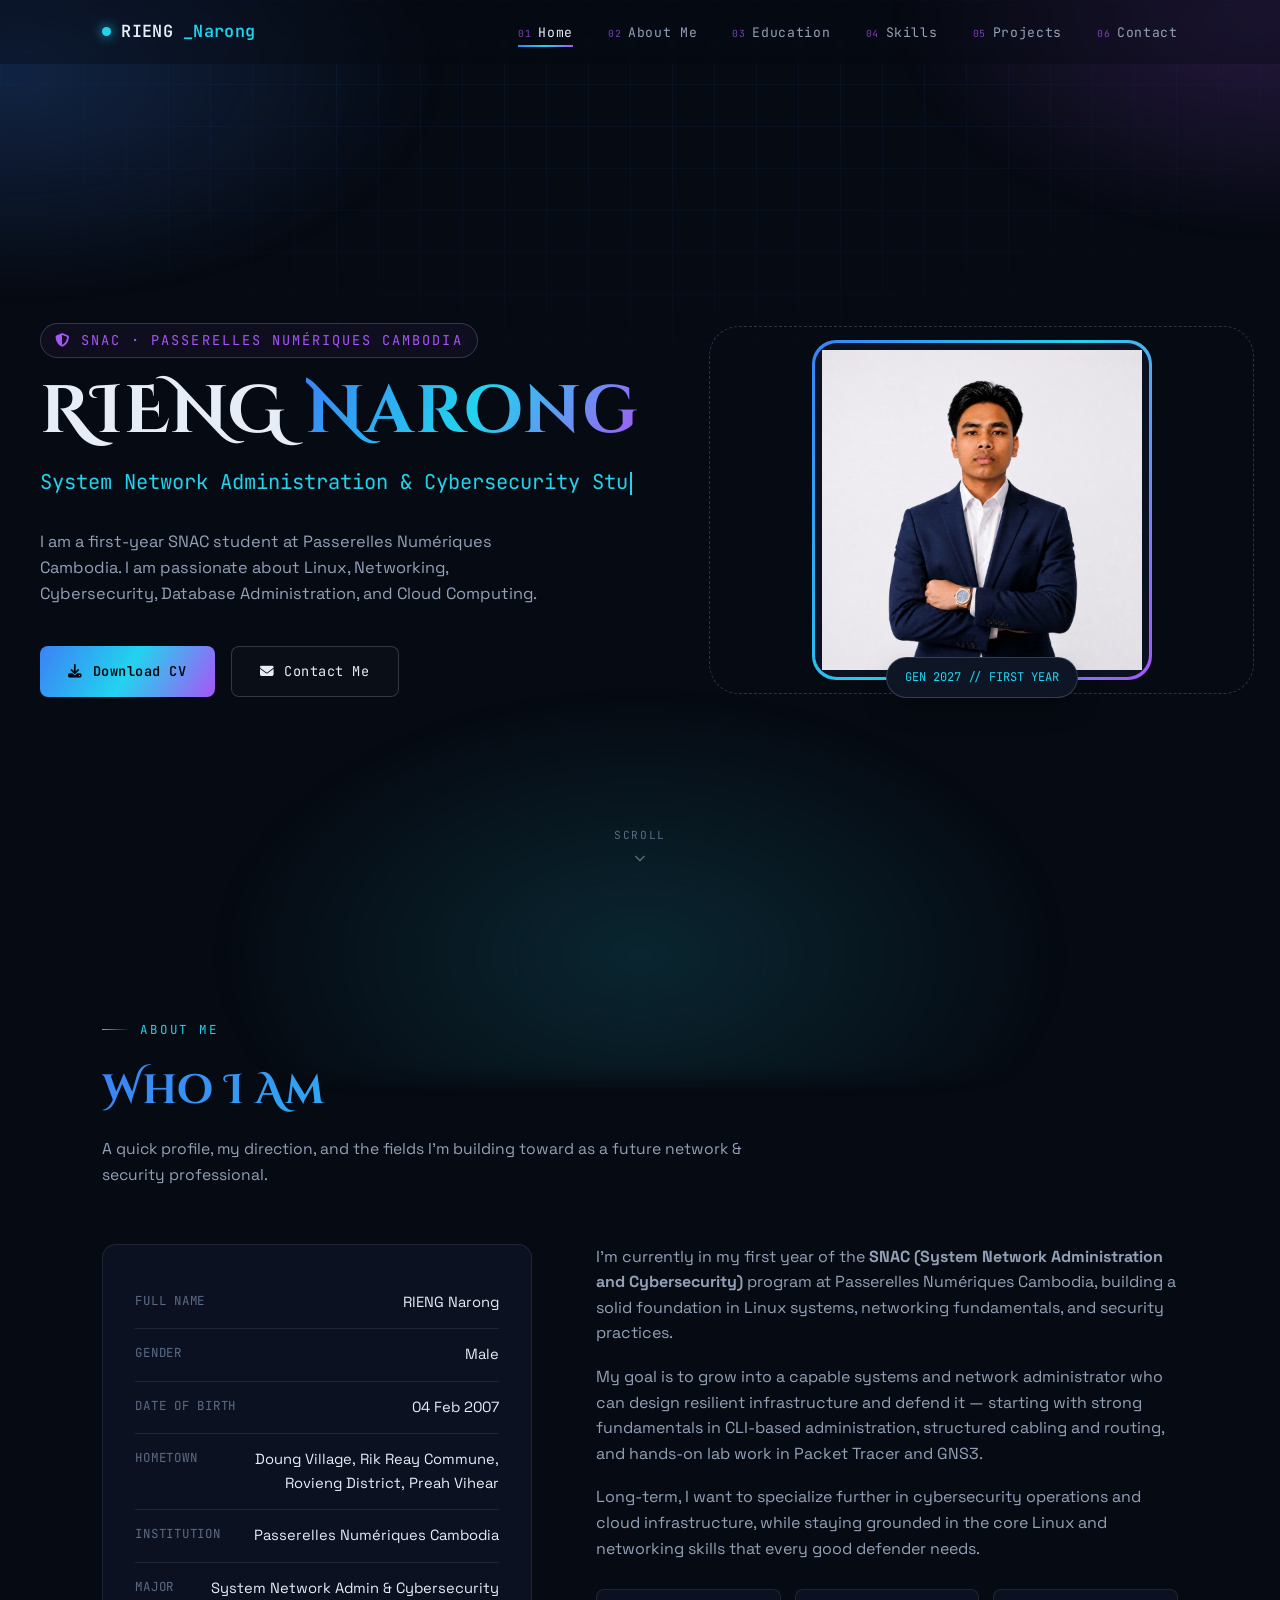
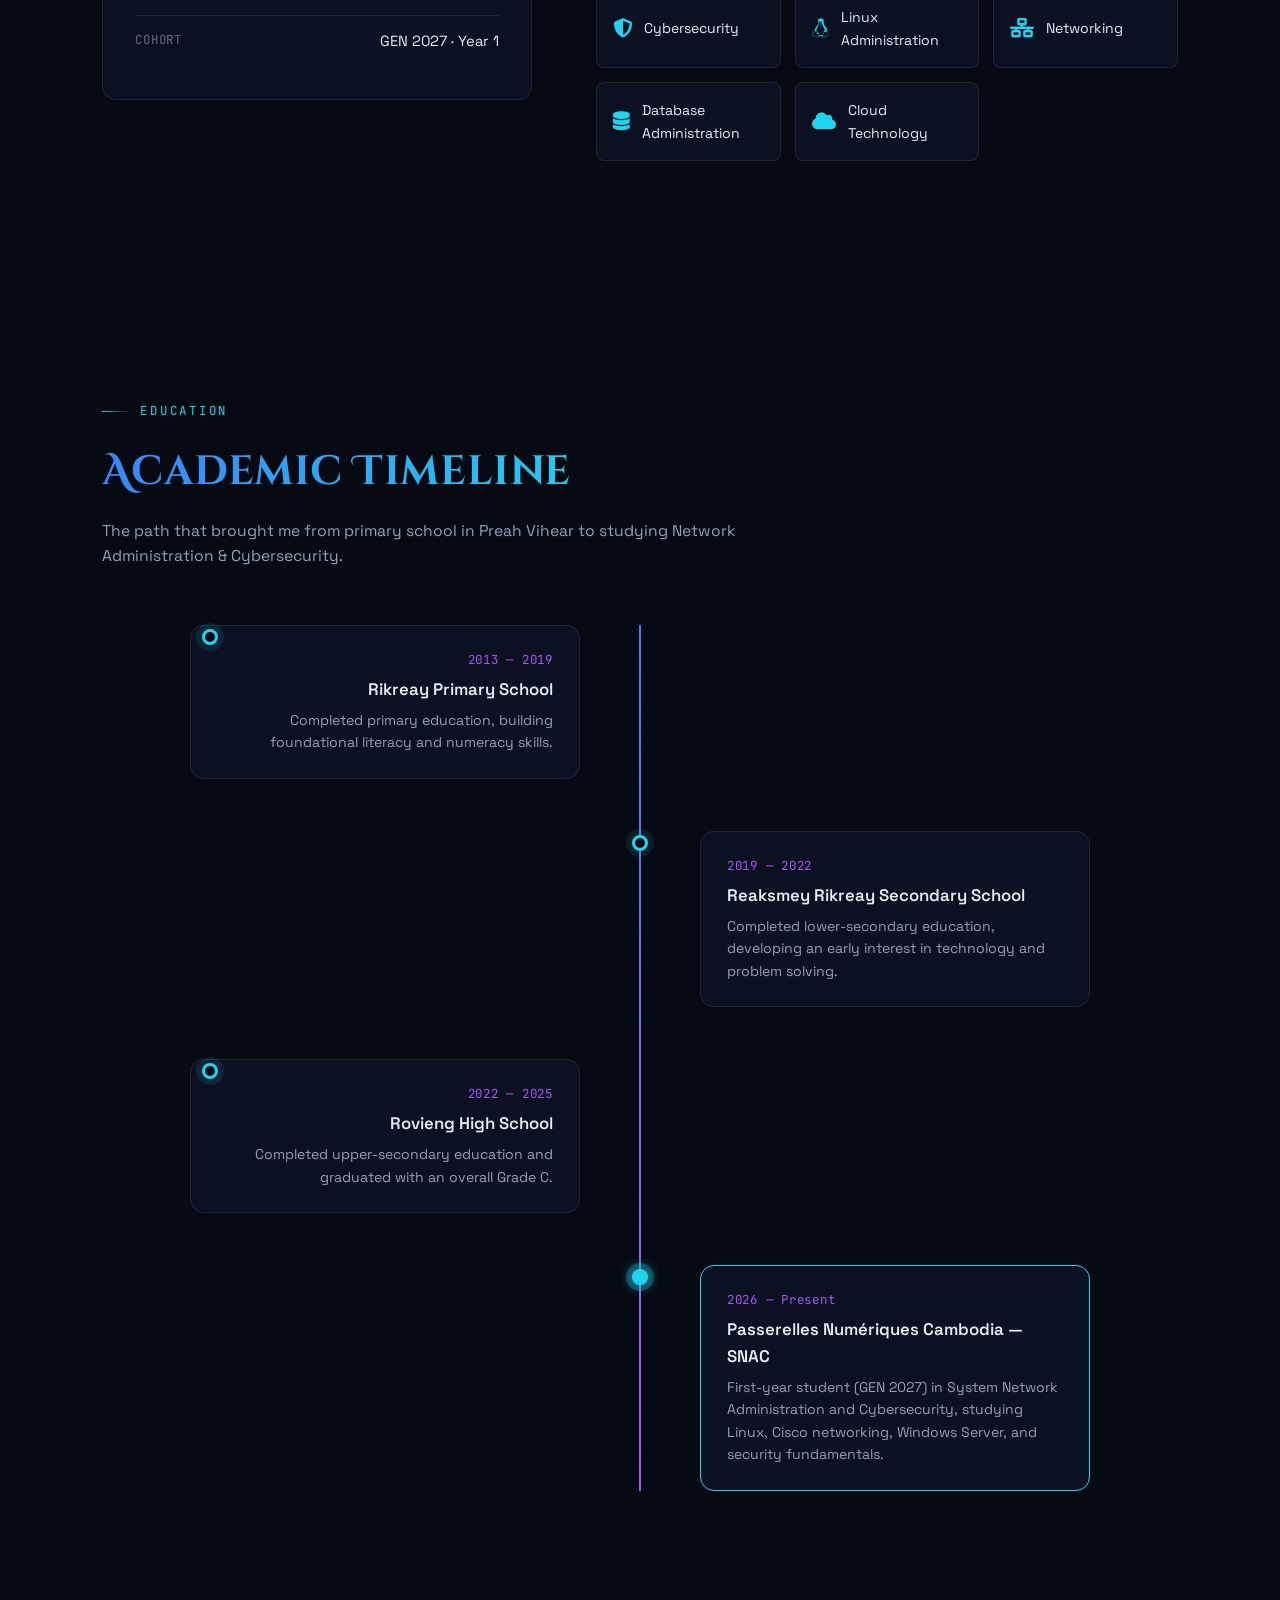
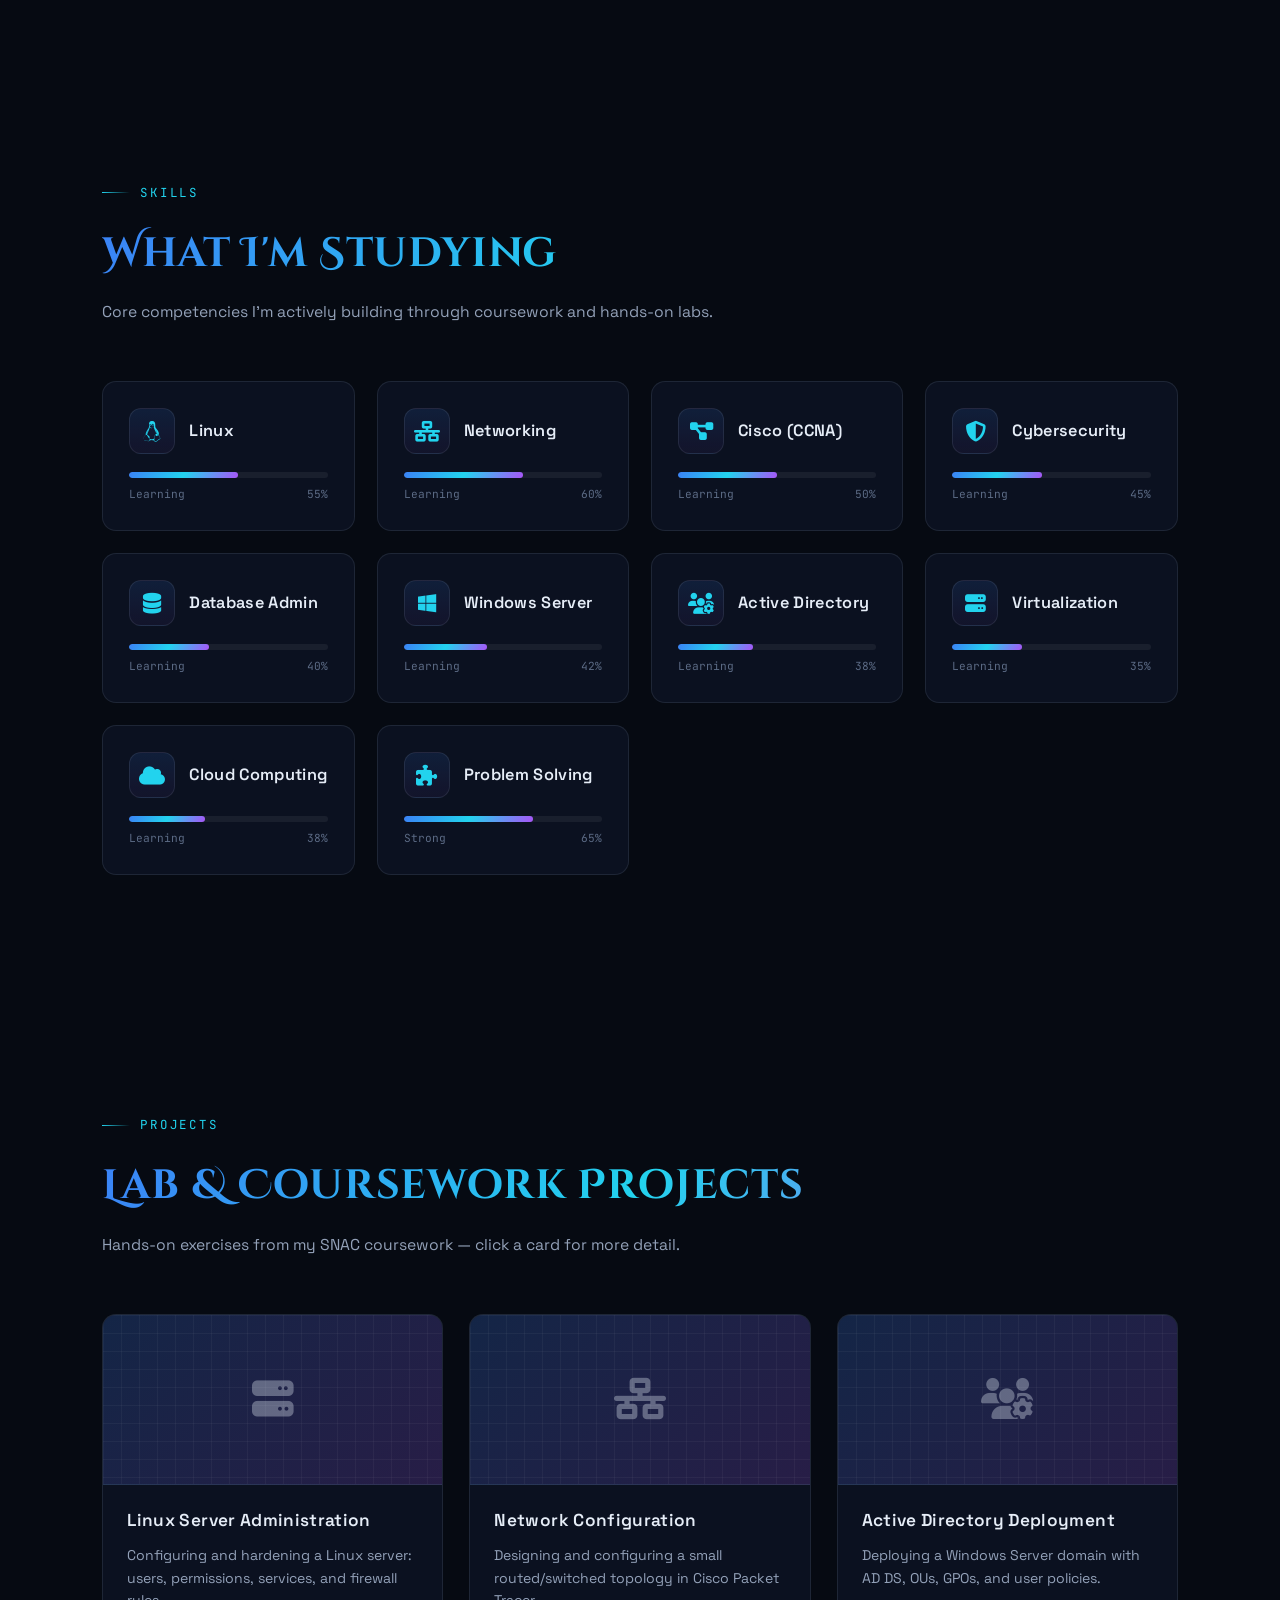
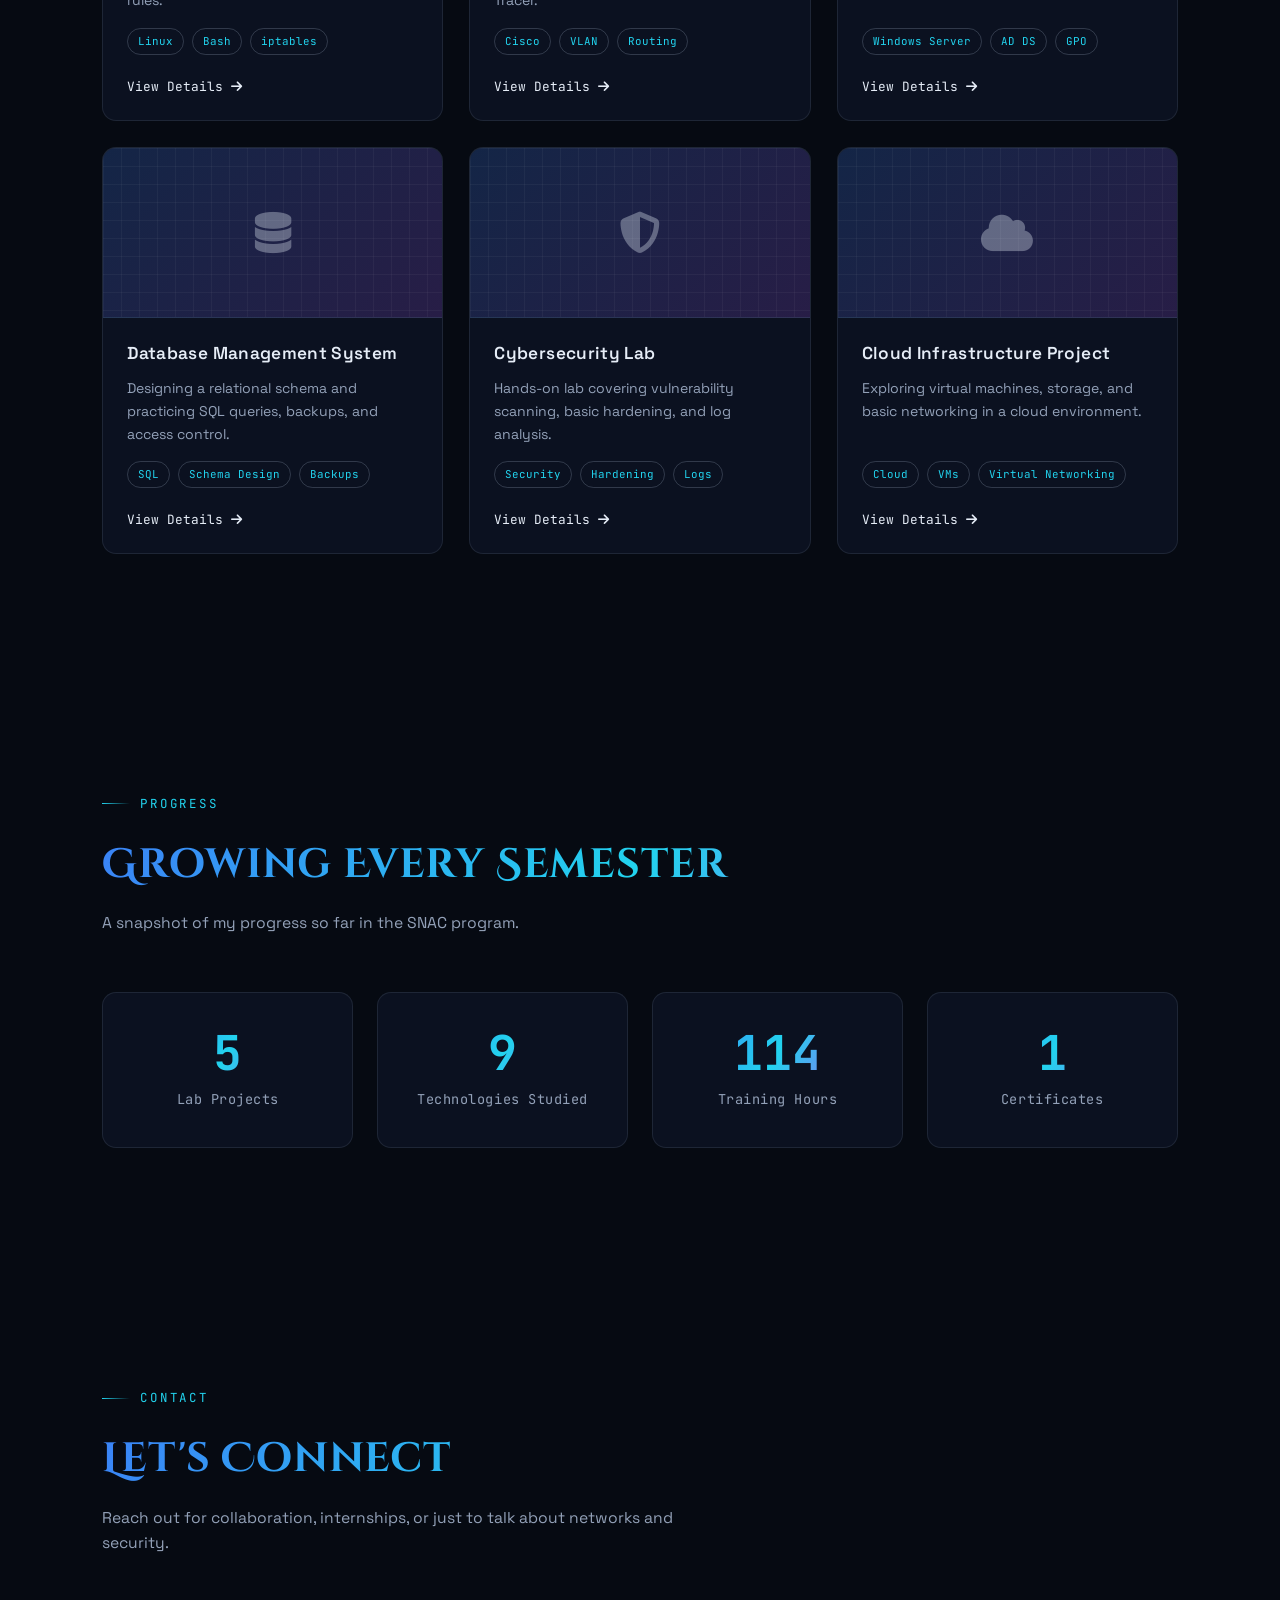
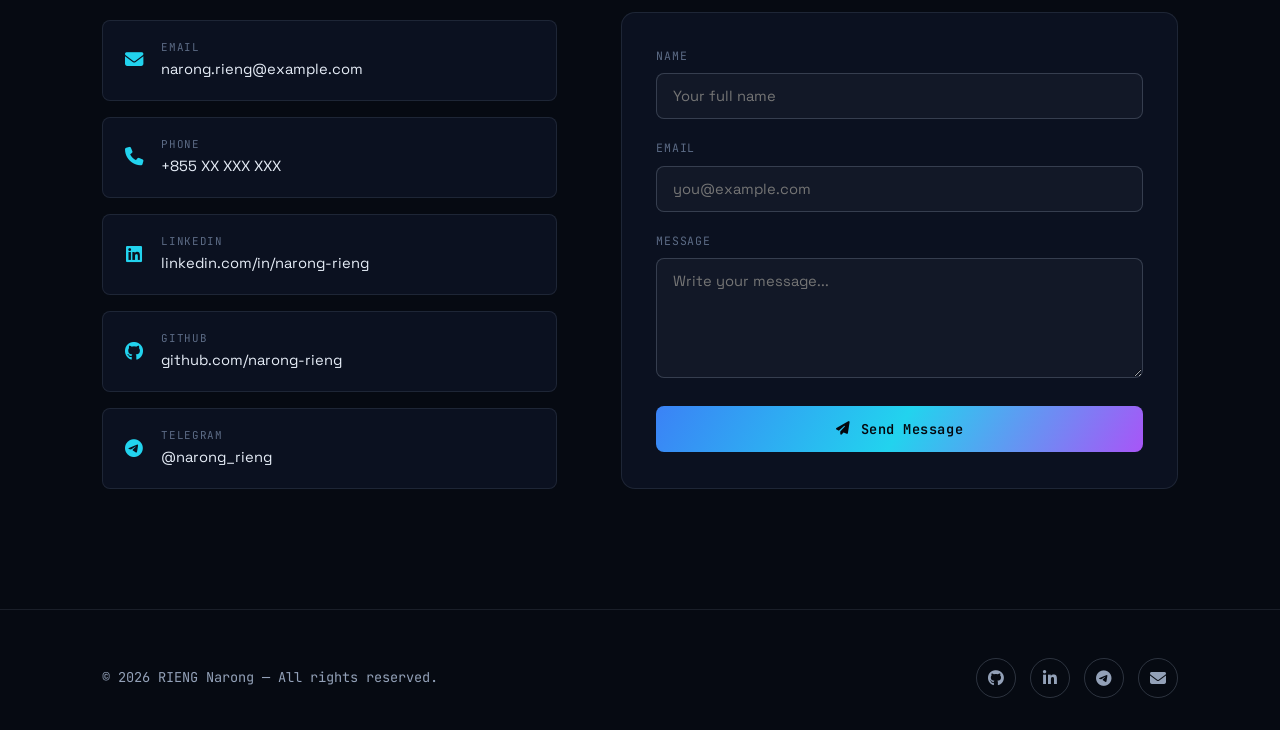
==== commit 56136a60: "add new file for make SEO" ====
--- a/index.html
+++ b/index.html
@@ -1,604 +1,79 @@
 <!DOCTYPE html>
 <html lang="en">
 <head>
-<meta charset="UTF-8">
-<meta name="viewport" content="width=device-width, initial-scale=1.0">
-<title>RIENG Narong | System Network Administration &amp; Cybersecurity</title>
-<meta name="description" content="Portfolio of RIENG Narong, SNAC student at Passerelles Numériques Cambodia.">
-
-<!-- Fonts -->
-<link rel="preconnect" href="https://fonts.googleapis.com">
-<link rel="preconnect" href="https://fonts.gstatic.com" crossorigin>
-<link href="https://fonts.googleapis.com/css2?family=Cinzel+Decorative:wght@400;700;900&family=Space+Grotesk:wght@300;400;500;600;700&family=JetBrains+Mono:wght@300;400;500;600;700&display=swap" rel="stylesheet">
-
-<!-- Font Awesome -->
-<link rel="stylesheet" href="https://cdnjs.cloudflare.com/ajax/libs/font-awesome/6.5.1/css/all.min.css">
-
-<style>
-/* ==========================================================================
-   0. DESIGN TOKENS
-   ========================================================================== */
-:root{
-  --bg:#060a12;
-  --bg-panel:#0b1120;
-  --bg-panel-2:#0e1626;
-  --line:rgba(148,163,184,0.14);
-  --line-strong:rgba(148,163,184,0.28);
-
-  --blue:#3b82f6;
-  --cyan:#22d3ee;
-  --purple:#a855f7;
-
-  --text:#e6edf7;
-  --text-dim:#93a1b8;
-  --text-faint:#5c6b85;
-
-  --grad-main:linear-gradient(120deg,var(--blue) 0%,var(--cyan) 50%,var(--purple) 100%);
-  --grad-soft:linear-gradient(180deg,rgba(59,130,246,0.12),rgba(168,85,247,0.05));
-
-  --font-display:'Cinzel Decorative',serif;
-  --font-body:'Space Grotesk',sans-serif;
-  --font-mono:'JetBrains Mono',monospace;
-
-  --radius:14px;
-  --radius-sm:8px;
-  --ease:cubic-bezier(.2,.8,.2,1);
-}
-
-*,*::before,*::after{box-sizing:border-box;margin:0;padding:0;}
-html{scroll-behavior:smooth;}
-body{
-  background:var(--bg);
-  color:var(--text);
-  font-family:var(--font-body);
-  line-height:1.6;
-  overflow-x:hidden;
-  position:relative;
-}
-
-/* Ambient animated grid + glow background */
-body::before{
-  content:"";
-  position:fixed;inset:0;
-  background-image:
-    linear-gradient(rgba(59,130,246,0.06) 1px,transparent 1px),
-    linear-gradient(90deg,rgba(59,130,246,0.06) 1px,transparent 1px);
-  background-size:42px 42px;
-  mask-image:radial-gradient(ellipse 80% 60% at 50% 0%,#000 30%,transparent 90%);
-  pointer-events:none;
-  z-index:0;
-}
-.aurora{
-  position:fixed;inset:-20%;
-  z-index:0;
-  pointer-events:none;
-  background:
-    radial-gradient(40% 30% at 15% 20%,rgba(59,130,246,.22),transparent 60%),
-    radial-gradient(35% 30% at 85% 15%,rgba(168,85,247,.20),transparent 60%),
-    radial-gradient(40% 35% at 50% 90%,rgba(34,211,238,.14),transparent 60%);
-  animation:auroraShift 18s ease-in-out infinite alternate;
-  filter:blur(10px);
-}
-@keyframes auroraShift{
-  0%{transform:translate3d(0,0,0) scale(1);}
-  100%{transform:translate3d(2%,-2%,0) scale(1.08);}
-}
-@media (prefers-reduced-motion: reduce){
-  *{animation-duration:0.001ms !important;animation-iteration-count:1 !important;transition-duration:0.001ms !important;scroll-behavior:auto !important;}
-}
-
-a{color:inherit;text-decoration:none;}
-ul{list-style:none;}
-img{max-width:100%;display:block;}
-section{position:relative;z-index:1;padding:120px 8vw;}
-.container{max-width:1200px;margin:0 auto;}
-
-::selection{background:var(--purple);color:#fff;}
-::-webkit-scrollbar{width:10px;}
-::-webkit-scrollbar-track{background:var(--bg);}
-::-webkit-scrollbar-thumb{background:linear-gradient(var(--blue),var(--purple));border-radius:10px;}
-
-:focus-visible{outline:2px solid var(--cyan);outline-offset:3px;border-radius:4px;}
-
-/* ==========================================================================
-   1. TYPOGRAPHY HELPERS
-   ========================================================================== */
-.eyebrow{
-  font-family:var(--font-mono);
-  font-size:0.78rem;
-  letter-spacing:.22em;
-  text-transform:uppercase;
-  color:var(--cyan);
-  display:flex;align-items:center;gap:10px;
-  margin-bottom:18px;
-}
-.eyebrow::before{
-  content:"";
-  width:28px;height:1px;
-  background:linear-gradient(90deg,var(--cyan),transparent);
-}
-h1,h2,h3{font-family:var(--font-display);font-weight:700;letter-spacing:.02em;}
-.section-title{
-  font-size:clamp(1.8rem,3.2vw,2.6rem);
-  margin-bottom:14px;
-  background:var(--grad-main);
-  -webkit-background-clip:text;
-  background-clip:text;
-  color:transparent;
-}
-.section-sub{
-  color:var(--text-dim);
-  max-width:640px;
-  margin-bottom:56px;
-  font-size:0.98rem;
-}
-.mono{font-family:var(--font-mono);}
-.grad-text{
-  background:var(--grad-main);
-  -webkit-background-clip:text;background-clip:text;color:transparent;
-}
-
-/* ==========================================================================
-   2. SCROLL REVEAL
-   ========================================================================== */
-.reveal{opacity:0;transform:translateY(32px);transition:opacity .8s var(--ease),transform .8s var(--ease);}
-.reveal.is-visible{opacity:1;transform:translateY(0);}
-.reveal-zoom{opacity:0;transform:scale(.92);transition:opacity .7s var(--ease),transform .7s var(--ease);}
-.reveal-zoom.is-visible{opacity:1;transform:scale(1);}
-.stagger > *{transition-delay:calc(var(--i,0) * 90ms);}
-
-/* ==========================================================================
-   3. NAVIGATION
-   ========================================================================== */
-.navbar{
-  position:fixed;top:0;left:0;right:0;
-  z-index:1000;
-  padding:18px 8vw;
-  display:flex;align-items:center;justify-content:space-between;
-  background:rgba(6,10,18,0.35);
-  backdrop-filter:blur(4px);
-  border-bottom:1px solid transparent;
-  transition:all .4s var(--ease);
-}
-.navbar.scrolled{
-  padding:12px 8vw;
-  background:rgba(6,10,18,0.82);
-  backdrop-filter:blur(16px) saturate(140%);
-  border-bottom:1px solid var(--line);
-}
-.brand{
-  font-family:var(--font-mono);
-  font-weight:600;
-  font-size:1.05rem;
-  display:flex;align-items:center;gap:10px;
-  letter-spacing:.02em;
-}
-.brand .dot{width:9px;height:9px;border-radius:50%;background:var(--cyan);box-shadow:0 0 12px var(--cyan);animation:pulseDot 2.2s ease-in-out infinite;}
-@keyframes pulseDot{0%,100%{opacity:1;transform:scale(1);}50%{opacity:.4;transform:scale(1.3);}}
-.brand span{color:var(--cyan);}
-
-.nav-links{display:flex;gap:2.2rem;}
-.nav-links a{
-  font-family:var(--font-mono);
-  font-size:0.82rem;
-  letter-spacing:.05em;
-  color:var(--text-dim);
-  position:relative;
-  padding:6px 0;
-  transition:color .3s;
-}
-.nav-links a::before{content:"0" attr(data-idx) " ";color:var(--purple);opacity:.7;font-size:.75em;}
-.nav-links a::after{
-  content:"";position:absolute;left:0;bottom:0;width:0;height:2px;
-  background:var(--grad-main);transition:width .3s var(--ease);
-}
-.nav-links a:hover,.nav-links a.active{color:var(--text);}
-.nav-links a:hover::after,.nav-links a.active::after{width:100%;}
-
-.nav-toggle{
-  display:none;flex-direction:column;gap:5px;
-  background:none;border:none;cursor:pointer;padding:8px;z-index:1001;
-}
-.nav-toggle span{width:24px;height:2px;background:var(--text);transition:all .3s var(--ease);}
-.nav-toggle.open span:nth-child(1){transform:translateY(7px) rotate(45deg);}
-.nav-toggle.open span:nth-child(2){opacity:0;}
-.nav-toggle.open span:nth-child(3){transform:translateY(-7px) rotate(-45deg);}
-
-/* ==========================================================================
-   4. HERO
-   ========================================================================== */
-.hero{
-  min-height:100vh;
-  display:flex;align-items:center;
-  padding-top:120px;
-  position:relative;
-}
-.hero-grid{
-  display:grid;
-  grid-template-columns:1.1fr 0.9fr;
-  gap:4vw;
-  align-items:center;
-  width:100%;
-}
-.hero-tag{
-  font-family:var(--font-mono);
-  color:var(--purple);
-  font-size:.85rem;
-  letter-spacing:.15em;
-  text-transform:uppercase;
-  margin-bottom:20px;
-  display:inline-flex;align-items:center;gap:10px;
-  padding:6px 14px;
-  border:1px solid var(--line-strong);
-  border-radius:100px;
-  background:rgba(168,85,247,0.06);
-}
-.hero-name{
-  font-size:clamp(2.4rem,5.2vw,4.4rem);
-  line-height:1.05;
-  margin-bottom:18px;
-}
-.hero-title-line{
-  font-family:var(--font-mono);
-  font-size:clamp(1rem,1.6vw,1.35rem);
-  color:var(--cyan);
-  min-height:1.8em;
-  margin-bottom:26px;
-}
-.hero-title-line .cursor{
-  display:inline-block;width:2px;height:1.1em;background:var(--cyan);
-  margin-left:2px;vertical-align:middle;animation:blink 1s step-end infinite;
-}
-@keyframes blink{50%{opacity:0;}}
-.hero-desc{color:var(--text-dim);max-width:520px;margin-bottom:38px;font-size:1.02rem;}
-.hero-ctas{display:flex;gap:16px;flex-wrap:wrap;}
-
-.btn{
-  font-family:var(--font-mono);
-  font-size:.85rem;letter-spacing:.04em;
-  padding:14px 28px;border-radius:var(--radius-sm);
-  border:1px solid var(--line-strong);
-  display:inline-flex;align-items:center;gap:10px;
-  cursor:pointer;transition:all .35s var(--ease);
-  position:relative;overflow:hidden;
-}
-.btn-primary{background:var(--grad-main);color:#04070d;border:none;font-weight:600;}
-.btn-primary:hover{transform:translateY(-3px);box-shadow:0 12px 30px -8px rgba(59,130,246,0.55);}
-.btn-outline{background:rgba(255,255,255,0.02);color:var(--text);}
-.btn-outline:hover{border-color:var(--cyan);color:var(--cyan);transform:translateY(-3px);}
-
-/* profile portrait */
-.hero-visual{
-  position:relative;
-  display:flex;justify-content:center;align-items:center;
-}
-.portrait-frame{
-  width:min(340px,80vw);aspect-ratio:1/1;
-  position:relative;
-  border-radius:24px;
-  padding:3px;
-  background:var(--grad-main);
-  animation:float 6s ease-in-out infinite;
-}
-@keyframes float{0%,100%{transform:translateY(0);}50%{transform:translateY(-16px);}}
-.portrait-inner{
-  width:100%;height:100%;border-radius:22px;
-  background:var(--bg-panel);
-  display:flex;align-items:center;justify-content:center;
-  overflow:hidden;position:relative;
-}
-.portrait-inner .placeholder-icon{font-size:5.5rem;color:var(--text-faint);}
-.portrait-inner::after{
-  content:"";position:absolute;inset:0;
-  background:repeating-linear-gradient(0deg,rgba(34,211,238,0.05) 0px,rgba(34,211,238,0.05) 1px,transparent 1px,transparent 4px);
-  mix-blend-mode:overlay;
-}
-.scan-ring{
-  position:absolute;inset:-14px;
-  border:1px dashed var(--line-strong);
-  border-radius:30px;
-  animation:spin 30s linear infinite;
-}
-@keyframes spin{to{transform:rotate(360deg);}}
-.badge-chip{
-  position:absolute;bottom:-18px;left:50%;transform:translateX(-50%);
-  background:var(--bg-panel-2);border:1px solid var(--line-strong);
-  padding:10px 18px;border-radius:100px;
-  font-family:var(--font-mono);font-size:.75rem;color:var(--cyan);
-  white-space:nowrap;box-shadow:0 10px 30px -10px rgba(0,0,0,.6);
-}
-
-.scroll-cue{
-  position:absolute;bottom:36px;left:50%;transform:translateX(-50%);
-  display:flex;flex-direction:column;align-items:center;gap:8px;
-  color:var(--text-faint);font-family:var(--font-mono);font-size:.7rem;letter-spacing:.15em;
-  animation:bob 2.4s ease-in-out infinite;
-}
-@keyframes bob{0%,100%{transform:translate(-50%,0);}50%{transform:translate(-50%,8px);}}
-
-/* ==========================================================================
-   5. ABOUT
-   ========================================================================== */
-.about-grid{
-  display:grid;grid-template-columns:0.85fr 1.15fr;gap:5vw;align-items:start;
-}
-.info-card{
-  background:var(--bg-panel);
-  border:1px solid var(--line);
-  border-radius:var(--radius);
-  padding:32px;
-}
-.info-row{
-  display:flex;justify-content:space-between;gap:12px;
-  padding:14px 0;border-bottom:1px solid var(--line);
-  font-size:.92rem;
-}
-.info-row:last-child{border-bottom:none;}
-.info-row span:first-child{color:var(--text-faint);font-family:var(--font-mono);font-size:.78rem;text-transform:uppercase;letter-spacing:.06em;}
-.info-row span:last-child{color:var(--text);text-align:right;}
-
-.about-text p{color:var(--text-dim);margin-bottom:18px;}
-.interest-grid{
-  display:grid;grid-template-columns:repeat(auto-fit,minmax(150px,1fr));
-  gap:14px;margin-top:28px;
-}
-.interest-chip{
-  display:flex;align-items:center;gap:12px;
-  padding:16px;border-radius:var(--radius-sm);
-  background:var(--bg-panel);border:1px solid var(--line);
-  transition:all .35s var(--ease);
-}
-.interest-chip:hover{border-color:var(--cyan);transform:translateY(-4px);box-shadow:0 10px 24px -12px rgba(34,211,238,.4);}
-.interest-chip i{font-size:1.2rem;color:var(--cyan);}
-.interest-chip span{font-size:.88rem;color:var(--text);}
-
-/* ==========================================================================
-   6. TIMELINE (EDUCATION)
-   ========================================================================== */
-.timeline{position:relative;max-width:900px;margin:0 auto;}
-.timeline::before{
-  content:"";position:absolute;left:20px;top:0;bottom:0;width:2px;
-  background:linear-gradient(var(--blue),var(--purple));
-}
-@media(min-width:800px){.timeline::before{left:50%;transform:translateX(-50%);}}
-.tl-item{position:relative;margin-bottom:52px;padding-left:60px;}
-@media(min-width:800px){
-  .tl-item{width:50%;padding-left:0;padding-right:60px;text-align:right;}
-  .tl-item:nth-child(even){margin-left:50%;padding-right:0;padding-left:60px;text-align:left;}
-}
-.tl-dot{
-  position:absolute;left:20px;top:4px;width:16px;height:16px;border-radius:50%;
-  background:var(--bg);border:3px solid var(--cyan);transform:translateX(-50%);
-  box-shadow:0 0 0 6px rgba(34,211,238,.1);
-}
-@media(min-width:800px){
-  .tl-item:nth-child(even) .tl-dot{left:0;}
-}
-.tl-card{
-  background:var(--bg-panel);border:1px solid var(--line);border-radius:var(--radius);
-  padding:24px 26px;display:inline-block;width:100%;
-  transition:transform .35s var(--ease),border-color .35s;
-}
-.tl-card:hover{transform:translateY(-4px);border-color:var(--purple);}
-.tl-year{font-family:var(--font-mono);font-size:.78rem;color:var(--purple);letter-spacing:.06em;margin-bottom:6px;display:block;}
-.tl-card h3{font-family:var(--font-body);font-weight:600;font-size:1.05rem;margin-bottom:6px;letter-spacing:0;}
-.tl-card p{color:var(--text-dim);font-size:.88rem;}
-.tl-current .tl-dot{background:var(--cyan);box-shadow:0 0 0 6px rgba(34,211,238,.25),0 0 14px var(--cyan);}
-.tl-current .tl-card{border-color:var(--cyan);}
-
-/* ==========================================================================
-   7. SKILLS
-   ========================================================================== */
-.skills-grid{
-  display:grid;grid-template-columns:repeat(auto-fit,minmax(230px,1fr));
-  gap:22px;
-}
-.skill-card{
-  background:var(--bg-panel);border:1px solid var(--line);border-radius:var(--radius);
-  padding:26px;position:relative;overflow:hidden;
-  transition:transform .4s var(--ease),border-color .4s;
-}
-.skill-card::before{
-  content:"";position:absolute;top:0;left:0;right:0;height:2px;
-  background:var(--grad-main);transform:scaleX(0);transform-origin:left;
-  transition:transform .45s var(--ease);
-}
-.skill-card:hover{transform:translateY(-8px);border-color:var(--line-strong);}
-.skill-card:hover::before{transform:scaleX(1);}
-.skill-top{display:flex;align-items:center;gap:14px;margin-bottom:18px;}
-.skill-icon{
-  width:46px;height:46px;border-radius:12px;
-  background:var(--grad-soft);border:1px solid var(--line);
-  display:flex;align-items:center;justify-content:center;font-size:1.3rem;color:var(--cyan);
-}
-.skill-top h3{font-family:var(--font-body);font-weight:600;font-size:1.02rem;}
-.skill-bar-track{height:6px;border-radius:6px;background:rgba(255,255,255,0.06);overflow:hidden;margin-top:6px;}
-.skill-bar-fill{
-  height:100%;border-radius:6px;background:var(--grad-main);width:0%;
-  transition:width 1.4s var(--ease);
-}
-.skill-level{display:flex;justify-content:space-between;font-family:var(--font-mono);font-size:.7rem;color:var(--text-faint);margin-top:8px;}
-
-/* ==========================================================================
-   8. PROJECTS
-   ========================================================================== */
-.projects-grid{
-  display:grid;grid-template-columns:repeat(auto-fit,minmax(300px,1fr));
-  gap:26px;
-}
-.project-card{
-  background:var(--bg-panel);border:1px solid var(--line);border-radius:var(--radius);
-  overflow:hidden;transition:transform .4s var(--ease),box-shadow .4s;
-  display:flex;flex-direction:column;
-}
-.project-card:hover{transform:translateY(-8px);box-shadow:0 22px 44px -20px rgba(59,130,246,.35);}
-.project-thumb{
-  height:170px;position:relative;overflow:hidden;
-  background:linear-gradient(135deg,rgba(59,130,246,.18),rgba(168,85,247,.18));
-  display:flex;align-items:center;justify-content:center;
-  border-bottom:1px solid var(--line);
-}
-.project-thumb i{font-size:2.6rem;color:rgba(230,237,247,0.35);}
-.project-thumb::after{
-  content:"";position:absolute;inset:0;
-  background-image:linear-gradient(rgba(255,255,255,.04) 1px,transparent 1px),linear-gradient(90deg,rgba(255,255,255,.04) 1px,transparent 1px);
-  background-size:18px 18px;
-}
-.project-body{padding:22px 24px;display:flex;flex-direction:column;gap:10px;flex:1;}
-.project-body h3{font-family:var(--font-body);font-weight:600;font-size:1.08rem;}
-.project-body p{color:var(--text-dim);font-size:.88rem;flex:1;}
-.project-tags{display:flex;gap:8px;flex-wrap:wrap;margin:6px 0;}
-.project-tags span{
-  font-family:var(--font-mono);font-size:.68rem;color:var(--cyan);
-  border:1px solid var(--line-strong);padding:4px 10px;border-radius:100px;
-}
-.project-link{
-  font-family:var(--font-mono);font-size:.8rem;color:var(--text);
-  display:inline-flex;align-items:center;gap:8px;margin-top:6px;
-  transition:gap .3s,color .3s;
-}
-.project-link:hover{color:var(--cyan);gap:12px;}
-
-/* modal */
-.modal-overlay{
-  position:fixed;inset:0;background:rgba(4,7,13,0.75);backdrop-filter:blur(6px);
-  display:none;align-items:center;justify-content:center;z-index:2000;padding:24px;
-}
-.modal-overlay.open{display:flex;}
-.modal-box{
-  background:var(--bg-panel-2);border:1px solid var(--line-strong);border-radius:var(--radius);
-  max-width:520px;width:100%;padding:34px;position:relative;
-  animation:modalIn .35s var(--ease);
-}
-@keyframes modalIn{from{opacity:0;transform:translateY(20px) scale(.97);}to{opacity:1;transform:translateY(0) scale(1);}}
-.modal-close{
-  position:absolute;top:18px;right:18px;background:none;border:none;color:var(--text-dim);
-  font-size:1.2rem;cursor:pointer;transition:color .3s;
-}
-.modal-close:hover{color:var(--cyan);}
-.modal-box h3{font-family:var(--font-body);font-size:1.3rem;margin-bottom:12px;color:var(--cyan);}
-.modal-box p{color:var(--text-dim);margin-bottom:10px;font-size:.92rem;}
-.modal-tags{display:flex;gap:8px;flex-wrap:wrap;margin-top:16px;}
-.modal-tags span{font-family:var(--font-mono);font-size:.7rem;border:1px solid var(--line-strong);padding:4px 10px;border-radius:100px;color:var(--purple);}
-
-/* ==========================================================================
-   9. STATS
-   ========================================================================== */
-.stats-grid{
-  display:grid;grid-template-columns:repeat(auto-fit,minmax(180px,1fr));
-  gap:24px;
-}
-.stat-card{
-  text-align:center;padding:36px 20px;border-radius:var(--radius);
-  background:var(--bg-panel);border:1px solid var(--line);
-  position:relative;
-}
-.stat-num{
-  font-family:var(--font-mono);font-weight:700;font-size:clamp(2.2rem,4vw,3rem);
-  background:var(--grad-main);-webkit-background-clip:text;background-clip:text;color:transparent;
-  line-height:1;
-}
-.stat-label{margin-top:12px;color:var(--text-dim);font-size:.85rem;font-family:var(--font-mono);letter-spacing:.04em;}
-
-/* ==========================================================================
-   10. CONTACT
-   ========================================================================== */
-.contact-grid{
-  display:grid;grid-template-columns:0.9fr 1.1fr;gap:5vw;
-}
-.contact-list{display:flex;flex-direction:column;gap:16px;margin-top:8px;}
-.contact-item{
-  display:flex;align-items:center;gap:16px;
-  padding:18px 20px;border-radius:var(--radius-sm);
-  background:var(--bg-panel);border:1px solid var(--line);
-  transition:all .3s var(--ease);
-}
-.contact-item:hover{border-color:var(--cyan);transform:translateX(6px);}
-.contact-item i{font-size:1.15rem;color:var(--cyan);width:22px;text-align:center;}
-.contact-item .c-label{display:block;font-family:var(--font-mono);font-size:.68rem;color:var(--text-faint);text-transform:uppercase;letter-spacing:.06em;}
-.contact-item .c-value{font-size:.92rem;color:var(--text);}
-
-.form-card{
-  background:var(--bg-panel);border:1px solid var(--line);border-radius:var(--radius);padding:34px;
-}
-.field{margin-bottom:20px;position:relative;}
-.field label{
-  display:block;font-family:var(--font-mono);font-size:.72rem;color:var(--text-faint);
-  text-transform:uppercase;letter-spacing:.06em;margin-bottom:8px;
-}
-.field input,.field textarea{
-  width:100%;padding:13px 16px;border-radius:var(--radius-sm);
-  background:rgba(255,255,255,0.03);border:1px solid var(--line-strong);
-  color:var(--text);font-family:var(--font-body);font-size:.92rem;
-  transition:border-color .3s,box-shadow .3s;
-}
-.field textarea{resize:vertical;min-height:120px;}
-.field input:focus,.field textarea:focus{
-  outline:none;border-color:var(--cyan);box-shadow:0 0 0 3px rgba(34,211,238,.12);
-}
-.field .err{color:#f87171;font-size:.74rem;margin-top:6px;font-family:var(--font-mono);display:none;}
-.field.invalid input,.field.invalid textarea{border-color:#f87171;}
-.field.invalid .err{display:block;}
-.form-status{
-  margin-top:16px;font-family:var(--font-mono);font-size:.82rem;padding:12px 16px;
-  border-radius:8px;display:none;
-}
-.form-status.show{display:block;}
-.form-status.ok{background:rgba(34,211,238,.08);color:var(--cyan);border:1px solid rgba(34,211,238,.3);}
-
-/* ==========================================================================
-   11. FOOTER
-   ========================================================================== */
-footer{
-  border-top:1px solid var(--line);
-  padding:48px 8vw 32px;
-  position:relative;z-index:1;
-}
-.footer-inner{
-  display:flex;justify-content:space-between;align-items:center;flex-wrap:wrap;gap:20px;
-}
-.footer-brand{font-family:var(--font-mono);color:var(--text-dim);font-size:.85rem;}
-.social-row{display:flex;gap:14px;}
-.social-row a{
-  width:40px;height:40px;border-radius:50%;
-  border:1px solid var(--line-strong);
-  display:flex;align-items:center;justify-content:center;
-  color:var(--text-dim);transition:all .3s var(--ease);
-}
-.social-row a:hover{color:#04070d;background:var(--grad-main);border-color:transparent;transform:translateY(-4px);}
-
-.back-to-top{
-  position:fixed;bottom:28px;right:28px;width:48px;height:48px;border-radius:50%;
-  background:var(--grad-main);color:#04070d;border:none;cursor:pointer;
-  display:flex;align-items:center;justify-content:center;font-size:1.1rem;
-  opacity:0;pointer-events:none;transform:translateY(10px);
-  transition:all .35s var(--ease);z-index:900;box-shadow:0 10px 26px -10px rgba(59,130,246,.6);
-}
-.back-to-top.show{opacity:1;pointer-events:auto;transform:translateY(0);}
-
-/* ==========================================================================
-   12. RESPONSIVE
-   ========================================================================== */
-@media(max-width:900px){
-  .hero-grid{grid-template-columns:1fr;text-align:center;}
-  .hero-desc{margin-left:auto;margin-right:auto;}
-  .hero-ctas{justify-content:center;}
-  .hero-visual{order:-1;margin-bottom:20px;}
-  .about-grid,.contact-grid{grid-template-columns:1fr;}
-}
-@media(max-width:760px){
-  section{padding:90px 6vw;}
-  .nav-links{
-    position:fixed;top:0;right:0;height:100vh;width:min(78vw,320px);
-    background:var(--bg-panel-2);border-left:1px solid var(--line);
-    flex-direction:column;justify-content:center;align-items:flex-start;gap:2rem;
-    padding:0 40px;
-    transform:translateX(100%);transition:transform .4s var(--ease);
+  <meta charset="UTF-8">
+  <meta name="viewport" content="width=device-width, initial-scale=1.0">
+  <!-- Primary SEO -->
+  <title>Rieng Narong — Linux & Network Administrator</title>
+  <meta name="description" content="SNAC student & aspiring Linux & Network Administrator. View projects and contact me for internships or collaboration.">
+  <meta name="keywords" content="Rieng Narong, Linux Network Administrator, SNAC, Cybersecurity, Cloud Computing">
+  <meta name="author" content="Rieng Narong">
+  <meta name="robots" content="index, follow">
+  <link rel="canonical" href="https://riengnarong.vercel.app/">
+
+  <!-- Fonts -->
+  <link rel="preconnect" href="https://fonts.googleapis.com">
+  <link rel="preconnect" href="https://fonts.gstatic.com" crossorigin>
+  <link href="https://fonts.googleapis.com/css2?family=Cinzel+Decorative:wght@400;700;900&family=Space+Grotesk:wght@300;400;500;600;700&family=JetBrains+Mono:wght@300;400;500;600;700&display=swap" rel="stylesheet">
+
+  <!-- Font Awesome -->
+  <link rel="stylesheet" href="https://cdnjs.cloudflare.com/ajax/libs/font-awesome/6.5.1/css/all.min.css">
+
+  <!-- Open Graph / Twitter -->
+  <meta property="og:title" content="Rieng Narong — Linux & Network Administrator">
+  <meta property="og:description" content="SNAC student & aspiring Linux & Network Administrator. View projects and contact me for internships or collaboration.">
+  <meta property="og:type" content="website">
+  <meta property="og:url" content="https://riengnarong.vercel.app/">
+  <meta property="og:site_name" content="Rieng Narong">
+  <meta property="og:image" content="https://riengnarong.vercel.app/og-image.png">
+  <meta name="twitter:card" content="summary_large_image">
+  <meta name="twitter:title" content="Rieng Narong — Linux & Network Administrator">
+  <meta name="twitter:description" content="SNAC student & aspiring Linux & Network Administrator. View projects and contact me for internships or collaboration.">
+  <meta name="twitter:image" content="https://riengnarong.vercel.app/og-image.png">
+
+  <!-- Favicons -->
+  <link rel="icon" href="/favicon.ico" sizes="any">
+  <link rel="icon" href="/android-chrome-192x192.png" type="image/png">
+  <link rel="apple-touch-icon" href="/apple-touch-icon.png">
+  <link rel="mask-icon" href="/safari-pinned-tab.svg" color="#22d3ee">
+
+  <!-- Structured Data: Person + WebSite -->
+  <script type="application/ld+json">
+  {
+    "@context": "https://schema.org",
+    "@graph": [
+      {
+        "@type": "Person",
+        "name": "Rieng Narong",
+        "url": "https://riengnarong.vercel.app/",
+        "jobTitle": "Linux & Network Administrator",
+        "worksFor": {"@type":"Organization","name":"Passerelles Numériques Cambodia"},
+        "knowsAbout": ["Linux","Networking","Cybersecurity","Database Administration","Cloud Computing"],
+        "sameAs": ["https://github.com/narong-rieng","https://linkedin.com/in/narong-rieng","https://t.me/narong_rieng"],
+        "description": "SNAC student at Passerelles Numériques Cambodia building skills in Linux systems, networking, cybersecurity, database administration, and cloud computing."
+      },
+      {
+        "@type": "WebSite",
+        "name": "Rieng Narong — Portfolio",
+        "url": "https://riengnarong.vercel.app/",
+        "potentialAction": {
+          "@type": "SearchAction",
+          "target": "https://riengnarong.vercel.app/?s={search_term_string}",
+          "query-input": "required name=search_term_string"
+        }
+      }
+    ]
   }
-  .nav-links.open{transform:translateX(0);}
-  .nav-toggle{display:flex;}
-}
-</style>
+  </script>
+
+  <!-- robots.txt & sitemap guidance (place at site root) -->
+  <!-- robots.txt example:
+    User-agent: *
+    Allow: /
+    Sitemap: https://riengnarong.vercel.app/sitemap.xml
+  -->
+
+  <link rel="stylesheet" href="style.css">
 </head>
 <body>
 
@@ -608,12 +83,12 @@
 <nav class="navbar" id="navbar">
   <a href="#home" class="brand"><span class="dot"></span>RIENG<span>_Narong</span></a>
   <ul class="nav-links" id="navLinks">
-    <li><a href="#home" data-idx="1" class="nav-link">Home</a></li>
-    <li><a href="#about" data-idx="2" class="nav-link">About Me</a></li>
-    <li><a href="#education" data-idx="3" class="nav-link">Education</a></li>
-    <li><a href="#skills" data-idx="4" class="nav-link">Skills</a></li>
-    <li><a href="#projects" data-idx="5" class="nav-link">Projects</a></li>
-    <li><a href="#contact" data-idx="6" class="nav-link">Contact</a></li>
+    <li><a href="#home" data-idx="1" class="nav-link" aria-label="Navigate to Home">Home</a></li>
+    <li><a href="#about" data-idx="2" class="nav-link" aria-label="Navigate to About">About Me</a></li>
+    <li><a href="#education" data-idx="3" class="nav-link" aria-label="Navigate to Education">Education</a></li>
+    <li><a href="#skills" data-idx="4" class="nav-link" aria-label="Navigate to Skills">Skills</a></li>
+    <li><a href="#projects" data-idx="5" class="nav-link" aria-label="Navigate to Projects">Projects</a></li>
+    <li><a href="#contact" data-idx="6" class="nav-link" aria-label="Navigate to Contact">Contact</a></li>
   </ul>
   <button class="nav-toggle" id="navToggle" aria-label="Toggle menu" aria-expanded="false">
     <span></span><span></span><span></span>
@@ -629,15 +104,15 @@
       <div class="hero-title-line mono"><span id="typedText"></span><span class="cursor"></span></div>
       <p class="hero-desc">I am a first-year SNAC student at Passerelles Numériques Cambodia. I am passionate about Linux, Networking, Cybersecurity, Database Administration, and Cloud Computing.</p>
       <div class="hero-ctas">
-        <a href="#" class="btn btn-primary" id="downloadCvBtn"><i class="fa-solid fa-download"></i> Download CV</a>
+        <a href="#" class="btn btn-primary" id="downloadCvBtn" aria-label="Download CV"><i class="fa-solid fa-download"></i> Download CV</a>
         <a href="#contact" class="btn btn-outline"><i class="fa-solid fa-envelope"></i> Contact Me</a>
       </div>
     </div>
     <div class="hero-visual">
       <div class="scan-ring" aria-hidden="true"></div>
-      <div class="portrait-frame">
+      <div class="portrait-frame" aria-hidden="false">
         <div class="portrait-inner">
-          <i class="fa-solid fa-user-shield placeholder-icon"></i>
+          <img src="./imge/CEO Rong.jpg" alt="Portrait of Rieng Narong, SNAC student and aspiring Linux & Network Administrator" width="320" height="320" loading="lazy">
         </div>
       </div>
       <div class="badge-chip mono">GEN 2027 // FIRST YEAR</div>
@@ -645,7 +120,9 @@
   </div>
   <div class="scroll-cue">SCROLL <i class="fa-solid fa-chevron-down"></i></div>
 </header>
-
+ 
+<!-- main content -->
+<main>
 <!-- =========================== ABOUT =========================== -->
 <section id="about">
   <div class="container">
@@ -857,18 +334,18 @@
             <i class="fa-solid fa-phone"></i>
             <div><span class="c-label">Phone</span><span class="c-value">+855 XX XXX XXX</span></div>
           </div>
-          <div class="contact-item">
-            <i class="fa-brands fa-linkedin"></i>
-            <div><span class="c-label">LinkedIn</span><span class="c-value">linkedin.com/in/narong-rieng</span></div>
-          </div>
-          <div class="contact-item">
-            <i class="fa-brands fa-github"></i>
-            <div><span class="c-label">GitHub</span><span class="c-value">github.com/narong-rieng</span></div>
-          </div>
-          <div class="contact-item">
-            <i class="fa-brands fa-telegram"></i>
-            <div><span class="c-label">Telegram</span><span class="c-value">@narong_rieng</span></div>
-          </div>
+            <div class="contact-item">
+              <i class="fa-brands fa-linkedin"></i>
+              <div><span class="c-label">LinkedIn</span><span class="c-value"><a href="https://linkedin.com/in/narong-rieng" target="_blank" rel="noopener noreferrer" aria-label="Open LinkedIn profile">linkedin.com/in/narong-rieng</a></span></div>
+            </div>
+            <div class="contact-item">
+              <i class="fa-brands fa-github"></i>
+              <div><span class="c-label">GitHub</span><span class="c-value"><a href="https://github.com/narong-rieng" target="_blank" rel="noopener noreferrer" aria-label="Open GitHub profile">github.com/narong-rieng</a></span></div>
+            </div>
+            <div class="contact-item">
+              <i class="fa-brands fa-telegram"></i>
+              <div><span class="c-label">Telegram</span><span class="c-value"><a href="https://t.me/narong_rieng" target="_blank" rel="noopener noreferrer" aria-label="Open Telegram">@narong_rieng</a></span></div>
+            </div>
         </div>
       </div>
 
@@ -896,289 +373,24 @@
     </div>
   </div>
 </section>
+ 
+</main>
 
 <!-- =========================== FOOTER =========================== -->
 <footer>
   <div class="footer-inner">
     <span class="footer-brand">© 2026 RIENG Narong — All rights reserved.</span>
     <div class="social-row">
-      <a href="#" aria-label="GitHub"><i class="fa-brands fa-github"></i></a>
-      <a href="#" aria-label="LinkedIn"><i class="fa-brands fa-linkedin-in"></i></a>
-      <a href="#" aria-label="Telegram"><i class="fa-brands fa-telegram"></i></a>
-      <a href="#" aria-label="Email"><i class="fa-solid fa-envelope"></i></a>
+      <a href="https://github.com/narong-rieng" target="_blank" rel="noopener noreferrer" aria-label="GitHub"><i class="fa-brands fa-github"></i></a>
+      <a href="https://linkedin.com/in/narong-rieng" target="_blank" rel="noopener noreferrer" aria-label="LinkedIn"><i class="fa-brands fa-linkedin-in"></i></a>
+      <a href="https://t.me/narong_rieng" target="_blank" rel="noopener noreferrer" aria-label="Telegram"><i class="fa-brands fa-telegram"></i></a>
+      <a href="mailto:narong.rieng@example.com" target="_blank" rel="noopener noreferrer" aria-label="Email"><i class="fa-solid fa-envelope"></i></a>
     </div>
   </div>
 </footer>
 
 <button class="back-to-top" id="backToTop" aria-label="Back to top"><i class="fa-solid fa-arrow-up"></i></button>
 
-<script>
-/* ==========================================================================
-   1. NAVBAR SCROLL STATE + MOBILE TOGGLE
-   ========================================================================== */
-const navbar = document.getElementById('navbar');
-const navToggle = document.getElementById('navToggle');
-const navLinks = document.getElementById('navLinks');
-
-window.addEventListener('scroll', () => {
-  navbar.classList.toggle('scrolled', window.scrollY > 40);
-  backToTop.classList.toggle('show', window.scrollY > 500);
-}, { passive: true });
-
-navToggle.addEventListener('click', () => {
-  const isOpen = navLinks.classList.toggle('open');
-  navToggle.classList.toggle('open', isOpen);
-  navToggle.setAttribute('aria-expanded', isOpen);
-});
-
-document.querySelectorAll('.nav-link').forEach(link => {
-  link.addEventListener('click', () => {
-    navLinks.classList.remove('open');
-    navToggle.classList.remove('open');
-    navToggle.setAttribute('aria-expanded', 'false');
-  });
-});
-
-/* ==========================================================================
-   2. ACTIVE NAV HIGHLIGHT ON SCROLL
-   ========================================================================== */
-const sections = document.querySelectorAll('section[id], header[id]');
-const navAnchors = document.querySelectorAll('.nav-link');
-
-const navObserver = new IntersectionObserver((entries) => {
-  entries.forEach(entry => {
-    if (entry.isIntersecting) {
-      navAnchors.forEach(a => a.classList.remove('active'));
-      const active = document.querySelector(`.nav-link[href="#${entry.target.id}"]`);
-      if (active) active.classList.add('active');
-    }
-  });
-}, { rootMargin: '-45% 0px -45% 0px' });
-
-sections.forEach(sec => navObserver.observe(sec));
-
-/* ==========================================================================
-   3. TYPING EFFECT (HERO TITLE)
-   ========================================================================== */
-const typedTextEl = document.getElementById('typedText');
-const phrases = [
-  'System Network Administration & Cybersecurity Student',
-  'Aspiring Linux & Network Administrator',
-  'Future Cybersecurity Professional'
-];
-let phraseIdx = 0, charIdx = 0, deleting = false;
-
-function typeLoop() {
-  const current = phrases[phraseIdx];
-  if (!deleting) {
-    charIdx++;
-    typedTextEl.textContent = current.slice(0, charIdx);
-    if (charIdx === current.length) {
-      deleting = true;
-      setTimeout(typeLoop, 1600);
-      return;
-    }
-  } else {
-    charIdx--;
-    typedTextEl.textContent = current.slice(0, charIdx);
-    if (charIdx === 0) {
-      deleting = false;
-      phraseIdx = (phraseIdx + 1) % phrases.length;
-    }
-  }
-  setTimeout(typeLoop, deleting ? 35 : 55);
-}
-typeLoop();
-
-/* ==========================================================================
-   4. SCROLL REVEAL (IntersectionObserver)
-   ========================================================================== */
-const revealEls = document.querySelectorAll('.reveal, .reveal-zoom');
-const revealObserver = new IntersectionObserver((entries) => {
-  entries.forEach(entry => {
-    if (entry.isIntersecting) {
-      entry.target.classList.add('is-visible');
-      revealObserver.unobserve(entry.target);
-    }
-  });
-}, { threshold: 0.15 });
-revealEls.forEach(el => revealObserver.observe(el));
-
-/* ==========================================================================
-   5. SKILL BARS FILL ON VIEW
-   ========================================================================== */
-const skillCards = document.querySelectorAll('.skill-card');
-const skillObserver = new IntersectionObserver((entries) => {
-  entries.forEach(entry => {
-    if (entry.isIntersecting) {
-      const fill = entry.target.querySelector('.skill-bar-fill');
-      const level = entry.target.dataset.level;
-      requestAnimationFrame(() => { fill.style.width = level + '%'; });
-      skillObserver.unobserve(entry.target);
-    }
-  });
-}, { threshold: 0.3 });
-skillCards.forEach(card => skillObserver.observe(card));
-
-/* ==========================================================================
-   6. PROJECT CARDS (DATA-DRIVEN) + MODAL
-   ========================================================================== */
-const projects = [
-  {
-    icon: 'fa-server',
-    title: 'Linux Server Administration',
-    desc: 'Configuring and hardening a Linux server: users, permissions, services, and firewall rules.',
-    tags: ['Linux', 'Bash', 'iptables'],
-    full: 'Set up a Linux server from scratch: user/group management, SSH hardening, service configuration (Apache/Nginx), and firewall rules with iptables/ufw. Focus on the Principle of Least Privilege throughout.'
-  },
-  {
-    icon: 'fa-network-wired',
-    title: 'Network Configuration',
-    desc: 'Designing and configuring a small routed/switched topology in Cisco Packet Tracer.',
-    tags: ['Cisco', 'VLAN', 'Routing'],
-    full: 'Built a multi-VLAN topology with inter-VLAN routing, static and dynamic routing (OSPF), and basic port security across switches and routers using Cisco Packet Tracer and GNS3.'
-  },
-  {
-    icon: 'fa-users-gear',
-    title: 'Active Directory Deployment',
-    desc: 'Deploying a Windows Server domain with AD DS, OUs, GPOs, and user policies.',
-    tags: ['Windows Server', 'AD DS', 'GPO'],
-    full: 'Deployed Active Directory Domain Services on Windows Server, structured Organizational Units, and applied Group Policy Objects to enforce password and access policies for lab users.'
-  },
-  {
-    icon: 'fa-database',
-    title: 'Database Management System',
-    desc: 'Designing a relational schema and practicing SQL queries, backups, and access control.',
-    tags: ['SQL', 'Schema Design', 'Backups'],
-    full: 'Designed a normalized relational schema, practiced CRUD operations and joins, and implemented role-based access control and backup/restore procedures.'
-  },
-  {
-    icon: 'fa-shield-halved',
-    title: 'Cybersecurity Lab',
-    desc: 'Hands-on lab covering vulnerability scanning, basic hardening, and log analysis.',
-    tags: ['Security', 'Hardening', 'Logs'],
-    full: 'Practiced vulnerability scanning on lab VMs, applied hardening baselines, and reviewed system/firewall logs to detect suspicious activity — reinforcing defense-in-depth concepts.'
-  },
-  {
-    icon: 'fa-cloud',
-    title: 'Cloud Infrastructure Project',
-    desc: 'Exploring virtual machines, storage, and basic networking in a cloud environment.',
-    tags: ['Cloud', 'VMs', 'Virtual Networking'],
-    full: 'Provisioned virtual machines and virtual networks in a cloud sandbox, exploring identity/access basics and cost-aware resource management.'
-  }
-];
-
-const projectsGrid = document.getElementById('projectsGrid');
-projects.forEach((p, i) => {
-  const card = document.createElement('div');
-  card.className = 'project-card reveal';
-  card.style.setProperty('--i', i);
-  card.innerHTML = `
-    <div class="project-thumb"><i class="fa-solid ${p.icon}"></i></div>
-    <div class="project-body">
-      <h3>${p.title}</h3>
-      <p>${p.desc}</p>
-      <div class="project-tags">${p.tags.map(t => `<span>${t}</span>`).join('')}</div>
-      <a href="#" class="project-link view-details" data-idx="${i}">View Details <i class="fa-solid fa-arrow-right"></i></a>
-    </div>`;
-  projectsGrid.appendChild(card);
-  revealObserver.observe(card);
-});
-
-const modalOverlay = document.getElementById('modalOverlay');
-const modalTitle = document.getElementById('modalTitle');
-const modalDesc = document.getElementById('modalDesc');
-const modalTags = document.getElementById('modalTags');
-const modalClose = document.getElementById('modalClose');
-
-projectsGrid.addEventListener('click', (e) => {
-  const link = e.target.closest('.view-details');
-  if (!link) return;
-  e.preventDefault();
-  const p = projects[link.dataset.idx];
-  modalTitle.textContent = p.title;
-  modalDesc.textContent = p.full;
-  modalTags.innerHTML = p.tags.map(t => `<span>${t}</span>`).join('');
-  modalOverlay.classList.add('open');
-});
-modalClose.addEventListener('click', () => modalOverlay.classList.remove('open'));
-modalOverlay.addEventListener('click', (e) => { if (e.target === modalOverlay) modalOverlay.classList.remove('open'); });
-document.addEventListener('keydown', (e) => { if (e.key === 'Escape') modalOverlay.classList.remove('open'); });
-
-/* ==========================================================================
-   7. ANIMATED COUNTERS
-   ========================================================================== */
-const counters = document.querySelectorAll('.stat-num');
-const counterObserver = new IntersectionObserver((entries) => {
-  entries.forEach(entry => {
-    if (entry.isIntersecting) {
-      const el = entry.target;
-      const target = parseInt(el.dataset.target, 10);
-      const duration = 1600;
-      const start = performance.now();
-      function tick(now) {
-        const progress = Math.min((now - start) / duration, 1);
-        const eased = 1 - Math.pow(1 - progress, 3);
-        el.textContent = Math.floor(eased * target);
-        if (progress < 1) requestAnimationFrame(tick);
-        else el.textContent = target;
-      }
-      requestAnimationFrame(tick);
-      counterObserver.unobserve(el);
-    }
-  });
-}, { threshold: 0.5 });
-counters.forEach(c => counterObserver.observe(c));
-
-/* ==========================================================================
-   8. CONTACT FORM VALIDATION
-   ========================================================================== */
-const contactForm = document.getElementById('contactForm');
-const formStatus = document.getElementById('formStatus');
-
-function setFieldError(fieldId, invalid) {
-  document.getElementById(fieldId).classList.toggle('invalid', invalid);
-}
-
-contactForm.addEventListener('submit', (e) => {
-  e.preventDefault();
-  const name = document.getElementById('nameInput').value.trim();
-  const email = document.getElementById('emailInput').value.trim();
-  const message = document.getElementById('msgInput').value.trim();
-  const emailRegex = /^[^\s@]+@[^\s@]+\.[^\s@]+$/;
-
-  let valid = true;
-  if (name.length < 2) { setFieldError('nameField', true); valid = false; } else setFieldError('nameField', false);
-  if (!emailRegex.test(email)) { setFieldError('emailField', true); valid = false; } else setFieldError('emailField', false);
-  if (message.length < 10) { setFieldError('msgField', true); valid = false; } else setFieldError('msgField', false);
-
-  if (!valid) {
-    formStatus.className = 'form-status show';
-    formStatus.style.background = 'rgba(248,113,113,.08)';
-    formStatus.style.color = '#f87171';
-    formStatus.style.border = '1px solid rgba(248,113,113,.3)';
-    formStatus.textContent = 'Please fix the highlighted fields.';
-    return;
-  }
-
-  formStatus.className = 'form-status show ok';
-  formStatus.textContent = `Thanks, ${name}! Your message has been captured locally (no backend is connected in this demo).`;
-  contactForm.reset();
-});
-
-/* ==========================================================================
-   9. BACK TO TOP
-   ========================================================================== */
-const backToTop = document.getElementById('backToTop');
-backToTop.addEventListener('click', () => window.scrollTo({ top: 0, behavior: 'smooth' }));
-
-/* ==========================================================================
-   10. DOWNLOAD CV BUTTON (placeholder behavior)
-   ========================================================================== */
-document.getElementById('downloadCvBtn').addEventListener('click', (e) => {
-  e.preventDefault();
-  alert('CV file not yet attached. Replace the #downloadCvBtn link href with your CV PDF path.');
-});
-</script>
+<script src="script.js" defer></script>
 </body>
 </html>
--- a/style.css
+++ b/style.css
@@ -0,0 +1,583 @@
+/* ==========================================================================
+   0. DESIGN TOKENS
+   ========================================================================== */
+:root{
+  --bg:#060a12;
+  --bg-panel:#0b1120;
+  --bg-panel-2:#0e1626;
+  --line:rgba(148,163,184,0.14);
+  --line-strong:rgba(148,163,184,0.28);
+
+  --blue:#3b82f6;
+  --cyan:#22d3ee;
+  --purple:#a855f7;
+
+  --text:#e6edf7;
+  --text-dim:#93a1b8;
+  --text-faint:#5c6b85;
+
+  --grad-main:linear-gradient(120deg,var(--blue) 0%,var(--cyan) 50%,var(--purple) 100%);
+  --grad-soft:linear-gradient(180deg,rgba(59,130,246,0.12),rgba(168,85,247,0.05));
+
+  --font-display:'Cinzel Decorative',serif;
+  --font-body:'Space Grotesk',sans-serif;
+  --font-mono:'JetBrains Mono',monospace;
+
+  --radius:14px;
+  --radius-sm:8px;
+  --ease:cubic-bezier(.2,.8,.2,1);
+}
+
+*,*::before,*::after{box-sizing:border-box;margin:0;padding:0;}
+html{scroll-behavior:smooth;}
+body{
+  background:var(--bg);
+  color:var(--text);
+  font-family:var(--font-body);
+  line-height:1.6;
+  overflow-x:hidden;
+  position:relative;
+}
+
+/* Ambient animated grid + glow background */
+body::before{
+  content:"";
+  position:fixed;inset:0;
+  background-image:
+    linear-gradient(rgba(59,130,246,0.06) 1px,transparent 1px),
+    linear-gradient(90deg,rgba(59,130,246,0.06) 1px,transparent 1px);
+  background-size:42px 42px;
+  mask-image:radial-gradient(ellipse 80% 60% at 50% 0%,#000 30%,transparent 90%);
+  pointer-events:none;
+  z-index:0;
+}
+.aurora{
+  position:fixed;inset:-20%;
+  z-index:0;
+  pointer-events:none;
+  background:
+    radial-gradient(40% 30% at 15% 20%,rgba(59,130,246,.22),transparent 60%),
+    radial-gradient(35% 30% at 85% 15%,rgba(168,85,247,.20),transparent 60%),
+    radial-gradient(40% 35% at 50% 90%,rgba(34,211,238,.14),transparent 60%);
+  animation:auroraShift 18s ease-in-out infinite alternate;
+  filter:blur(10px);
+}
+@keyframes auroraShift{
+  0%{transform:translate3d(0,0,0) scale(1);}  
+  100%{transform:translate3d(2%,-2%,0) scale(1.08);}  
+}
+@media (prefers-reduced-motion: reduce){
+  *{animation-duration:0.001ms !important;animation-iteration-count:1 !important;transition-duration:0.001ms !important;scroll-behavior:auto !important;}
+}
+
+a{color:inherit;text-decoration:none;}
+ul{list-style:none;}
+img{max-width:100%;display:block;}
+section{position:relative;z-index:1;padding:120px 8vw;}
+.container{max-width:1200px;margin:0 auto;}
+
+::selection{background:var(--purple);color:#fff;}
+::-webkit-scrollbar{width:10px;}
+::-webkit-scrollbar-track{background:var(--bg);}
+::-webkit-scrollbar-thumb{background:linear-gradient(var(--blue),var(--purple));border-radius:10px;}
+
+:focus-visible{outline:2px solid var(--cyan);outline-offset:3px;border-radius:4px;}
+
+/* ==========================================================================
+   1. TYPOGRAPHY HELPERS
+   ========================================================================== */
+.eyebrow{
+  font-family:var(--font-mono);
+  font-size:0.78rem;
+  letter-spacing:.22em;
+  text-transform:uppercase;
+  color:var(--cyan);
+  display:flex;align-items:center;gap:10px;
+  margin-bottom:18px;
+}
+.eyebrow::before{
+  content:"";
+  width:28px;height:1px;
+  background:linear-gradient(90deg,var(--cyan),transparent);
+}
+h1,h2,h3{font-family:var(--font-display);font-weight:700;letter-spacing:.02em;}
+.section-title{
+  font-size:clamp(1.8rem,3.2vw,2.6rem);
+  margin-bottom:14px;
+  background:var(--grad-main);
+  -webkit-background-clip:text;
+  background-clip:text;
+  color:transparent;
+}
+.section-sub{
+  color:var(--text-dim);
+  max-width:640px;
+  margin-bottom:56px;
+  font-size:0.98rem;
+}
+.mono{font-family:var(--font-mono);} 
+.grad-text{
+  background:var(--grad-main);
+  -webkit-background-clip:text;background-clip:text;color:transparent;
+}
+
+/* ==========================================================================
+   2. SCROLL REVEAL
+   ========================================================================== */
+.reveal{opacity:0;transform:translateY(32px);transition:opacity .8s var(--ease),transform .8s var(--ease);} 
+.reveal.is-visible{opacity:1;transform:translateY(0);} 
+.reveal-zoom{opacity:0;transform:scale(.92);transition:opacity .7s var(--ease),transform .7s var(--ease);} 
+.reveal-zoom.is-visible{opacity:1;transform:scale(1);} 
+.stagger > *{transition-delay:calc(var(--i,0) * 90ms);} 
+
+/* ==========================================================================
+   3. NAVIGATION
+   ========================================================================== */
+.navbar{
+  position:fixed;top:0;left:0;right:0;
+  z-index:1000;
+  padding:18px 8vw;
+  display:flex;align-items:center;justify-content:space-between;
+  background:rgba(6,10,18,0.35);
+  backdrop-filter:blur(4px);
+  border-bottom:1px solid transparent;
+  transition:all .4s var(--ease);
+}
+.navbar.scrolled{
+  padding:12px 8vw;
+  background:rgba(6,10,18,0.82);
+  backdrop-filter:blur(16px) saturate(140%);
+  border-bottom:1px solid var(--line);
+}
+.brand{
+  font-family:var(--font-mono);
+  font-weight:600;
+  font-size:1.05rem;
+  display:flex;align-items:center;gap:10px;
+  letter-spacing:.02em;
+}
+.brand .dot{width:9px;height:9px;border-radius:50%;background:var(--cyan);box-shadow:0 0 12px var(--cyan);animation:pulseDot 2.2s ease-in-out infinite;}
+@keyframes pulseDot{0%,100%{opacity:1;transform:scale(1);}50%{opacity:.4;transform:scale(1.3);}}
+.brand span{color:var(--cyan);} 
+
+.nav-links{display:flex;gap:2.2rem;}
+.nav-links a{
+  font-family:var(--font-mono);
+  font-size:0.82rem;
+  letter-spacing:.05em;
+  color:var(--text-dim);
+  position:relative;
+  padding:6px 0;
+  transition:color .3s;
+}
+.nav-links a::before{content:"0" attr(data-idx) " ";color:var(--purple);opacity:.7;font-size:.75em;}
+.nav-links a::after{
+  content:"";position:absolute;left:0;bottom:0;width:0;height:2px;
+  background:var(--grad-main);transition:width .3s var(--ease);
+}
+.nav-links a:hover,.nav-links a.active{color:var(--text);} 
+.nav-links a:hover::after,.nav-links a.active::after{width:100%;}
+
+.nav-toggle{
+  display:none;flex-direction:column;gap:5px;
+  background:none;border:none;cursor:pointer;padding:8px;z-index:1001;
+}
+.nav-toggle span{width:24px;height:2px;background:var(--text);transition:all .3s var(--ease);} 
+.nav-toggle.open span:nth-child(1){transform:translateY(7px) rotate(45deg);} 
+.nav-toggle.open span:nth-child(2){opacity:0;} 
+.nav-toggle.open span:nth-child(3){transform:translateY(-7px) rotate(-45deg);} 
+
+/* ==========================================================================
+   4. HERO
+   ========================================================================== */
+.hero{
+  min-height:100vh;
+  display:flex;align-items:center;
+  padding-top:120px;
+  position:relative;
+}
+.hero-grid{
+  display:grid;
+  grid-template-columns:1.1fr 0.9fr;
+  gap:4vw;
+  align-items:center;
+  width:100%;
+}
+.hero-tag{
+  font-family:var(--font-mono);
+  color:var(--purple);
+  font-size:.85rem;
+  letter-spacing:.15em;
+  text-transform:uppercase;
+  margin-bottom:20px;
+  display:inline-flex;align-items:center;gap:10px;
+  padding:6px 14px;
+  border:1px solid var(--line-strong);
+  border-radius:100px;
+  background:rgba(168,85,247,0.06);
+}
+.hero-name{
+  font-size:clamp(2.4rem,5.2vw,4.4rem);
+  line-height:1.05;
+  margin-bottom:18px;
+}
+.hero-title-line{
+  font-family:var(--font-mono);
+  font-size:clamp(1rem,1.6vw,1.35rem);
+  color:var(--cyan);
+  min-height:1.8em;
+  margin-bottom:26px;
+}
+.hero-title-line .cursor{
+  display:inline-block;width:2px;height:1.1em;background:var(--cyan);
+  margin-left:2px;vertical-align:middle;animation:blink 1s step-end infinite;
+}
+@keyframes blink{50%{opacity:0;}}
+.hero-desc{color:var(--text-dim);max-width:520px;margin-bottom:38px;font-size:1.02rem;}
+.hero-ctas{display:flex;gap:16px;flex-wrap:wrap;}
+
+.btn{
+  font-family:var(--font-mono);
+  font-size:.85rem;letter-spacing:.04em;
+  padding:14px 28px;border-radius:var(--radius-sm);
+  border:1px solid var(--line-strong);
+  display:inline-flex;align-items:center;gap:10px;
+  cursor:pointer;transition:all .35s var(--ease);
+  position:relative;overflow:hidden;
+}
+.btn-primary{background:var(--grad-main);color:#04070d;border:none;font-weight:600;}
+.btn-primary:hover{transform:translateY(-3px);box-shadow:0 12px 30px -8px rgba(59,130,246,0.55);} 
+.btn-outline{background:rgba(255,255,255,0.02);color:var(--text);} 
+.btn-outline:hover{border-color:var(--cyan);color:var(--cyan);transform:translateY(-3px);} 
+
+/* profile portrait */
+.hero-visual{
+  position:relative;
+  display:flex;justify-content:center;align-items:center;
+}
+.portrait-frame{
+  width:min(340px,80vw);aspect-ratio:1/1;
+  position:relative;
+  border-radius:24px;
+  padding:3px;
+  background:var(--grad-main);
+  animation:float 6s ease-in-out infinite;
+}
+@keyframes float{0%,100%{transform:translateY(0);}50%{transform:translateY(-16px);}}
+.portrait-inner{
+  width:100%;height:100%;border-radius:22px;
+  background:var(--bg-panel);
+  display:flex;align-items:center;justify-content:center;
+  overflow:hidden;position:relative;
+}
+.portrait-inner .placeholder-icon{font-size:5.5rem;color:var(--text-faint);} 
+.portrait-inner::after{
+  content:"";position:absolute;inset:0;
+  background:repeating-linear-gradient(0deg,rgba(34,211,238,0.05) 0px,rgba(34,211,238,0.05) 1px,transparent 1px,transparent 4px);
+  mix-blend-mode:overlay;
+}
+.scan-ring{
+  position:absolute;inset:-14px;
+  border:1px dashed var(--line-strong);
+  border-radius:30px;
+  animation:spin 30s linear infinite;
+}
+@keyframes spin{to{transform:rotate(360deg);}}
+.badge-chip{
+  position:absolute;bottom:-18px;left:50%;transform:translateX(-50%);
+  background:var(--bg-panel-2);border:1px solid var(--line-strong);
+  padding:10px 18px;border-radius:100px;
+  font-family:var(--font-mono);font-size:.75rem;color:var(--cyan);
+  white-space:nowrap;box-shadow:0 10px 30px -10px rgba(0,0,0,.6);
+}
+
+.scroll-cue{
+  position:absolute;bottom:36px;left:50%;transform:translateX(-50%);
+  display:flex;flex-direction:column;align-items:center;gap:8px;
+  color:var(--text-faint);font-family:var(--font-mono);font-size:.7rem;letter-spacing:.15em;
+  animation:bob 2.4s ease-in-out infinite;
+}
+@keyframes bob{0%,100%{transform:translate(-50%,0);}50%{transform:translate(-50%,8px);}}
+
+/* ==========================================================================
+   5. ABOUT
+   ========================================================================== */
+.about-grid{
+  display:grid;grid-template-columns:0.85fr 1.15fr;gap:5vw;align-items:start;
+}
+.info-card{
+  background:var(--bg-panel);
+  border:1px solid var(--line);
+  border-radius:var(--radius);
+  padding:32px;
+}
+.info-row{
+  display:flex;justify-content:space-between;gap:12px;
+  padding:14px 0;border-bottom:1px solid var(--line);
+  font-size:.92rem;
+}
+.info-row:last-child{border-bottom:none;}
+.info-row span:first-child{color:var(--text-faint);font-family:var(--font-mono);font-size:.78rem;text-transform:uppercase;letter-spacing:.06em;}
+.info-row span:last-child{color:var(--text);text-align:right;}
+
+.about-text p{color:var(--text-dim);margin-bottom:18px;}
+.interest-grid{
+  display:grid;grid-template-columns:repeat(auto-fit,minmax(150px,1fr));
+  gap:14px;margin-top:28px;
+}
+.interest-chip{
+  display:flex;align-items:center;gap:12px;
+  padding:16px;border-radius:var(--radius-sm);
+  background:var(--bg-panel);border:1px solid var(--line);
+  transition:all .35s var(--ease);
+}
+.interest-chip:hover{border-color:var(--cyan);transform:translateY(-4px);box-shadow:0 10px 24px -12px rgba(34,211,238,.4);} 
+.interest-chip i{font-size:1.2rem;color:var(--cyan);} 
+.interest-chip span{font-size:.88rem;color:var(--text);} 
+
+/* ==========================================================================
+   6. TIMELINE (EDUCATION)
+   ========================================================================== */
+.timeline{position:relative;max-width:900px;margin:0 auto;}
+.timeline::before{
+  content:"";position:absolute;left:20px;top:0;bottom:0;width:2px;
+  background:linear-gradient(var(--blue),var(--purple));
+}
+@media(min-width:800px){.timeline::before{left:50%;transform:translateX(-50%);}}
+.tl-item{position:relative;margin-bottom:52px;padding-left:60px;}
+@media(min-width:800px){
+  .tl-item{width:50%;padding-left:0;padding-right:60px;text-align:right;}
+  .tl-item:nth-child(even){margin-left:50%;padding-right:0;padding-left:60px;text-align:left;}
+}
+.tl-dot{
+  position:absolute;left:20px;top:4px;width:16px;height:16px;border-radius:50%;
+  background:var(--bg);border:3px solid var(--cyan);transform:translateX(-50%);
+  box-shadow:0 0 0 6px rgba(34,211,238,.1);
+}
+@media(min-width:800px){
+  .tl-item:nth-child(even) .tl-dot{left:0;}
+}
+.tl-card{
+  background:var(--bg-panel);border:1px solid var(--line);border-radius:var(--radius);
+  padding:24px 26px;display:inline-block;width:100%;
+  transition:transform .35s var(--ease),border-color .35s;
+}
+.tl-card:hover{transform:translateY(-4px);border-color:var(--purple);} 
+.tl-year{font-family:var(--font-mono);font-size:.78rem;color:var(--purple);letter-spacing:.06em;margin-bottom:6px;display:block;}
+.tl-card h3{font-family:var(--font-body);font-weight:600;font-size:1.05rem;margin-bottom:6px;letter-spacing:0;}
+.tl-card p{color:var(--text-dim);font-size:.88rem;}
+.tl-current .tl-dot{background:var(--cyan);box-shadow:0 0 0 6px rgba(34,211,238,.25),0 0 14px var(--cyan);} 
+.tl-current .tl-card{border-color:var(--cyan);} 
+
+/* ==========================================================================
+   7. SKILLS
+   ========================================================================== */
+.skills-grid{
+  display:grid;grid-template-columns:repeat(auto-fit,minmax(230px,1fr));
+  gap:22px;
+}
+.skill-card{
+  background:var(--bg-panel);border:1px solid var(--line);border-radius:var(--radius);
+  padding:26px;position:relative;overflow:hidden;
+  transition:transform .4s var(--ease),border-color .4s;
+}
+.skill-card::before{
+  content:"";position:absolute;top:0;left:0;right:0;height:2px;
+  background:var(--grad-main);transform:scaleX(0);transform-origin:left;
+  transition:transform .45s var(--ease);
+}
+.skill-card:hover{transform:translateY(-8px);border-color:var(--line-strong);} 
+.skill-card:hover::before{transform:scaleX(1);} 
+.skill-top{display:flex;align-items:center;gap:14px;margin-bottom:18px;}
+.skill-icon{
+  width:46px;height:46px;border-radius:12px;
+  background:var(--grad-soft);border:1px solid var(--line);
+  display:flex;align-items:center;justify-content:center;font-size:1.3rem;color:var(--cyan);
+}
+.skill-top h3{font-family:var(--font-body);font-weight:600;font-size:1.02rem;}
+.skill-bar-track{height:6px;border-radius:6px;background:rgba(255,255,255,0.06);overflow:hidden;margin-top:6px;}
+.skill-bar-fill{
+  height:100%;border-radius:6px;background:var(--grad-main);width:0%;
+  transition:width 1.4s var(--ease);
+}
+.skill-level{display:flex;justify-content:space-between;font-family:var(--font-mono);font-size:.7rem;color:var(--text-faint);margin-top:8px;}
+
+/* ==========================================================================
+   8. PROJECTS
+   ========================================================================== */
+.projects-grid{
+  display:grid;grid-template-columns:repeat(auto-fit,minmax(300px,1fr));
+  gap:26px;
+}
+.project-card{
+  background:var(--bg-panel);border:1px solid var(--line);border-radius:var(--radius);
+  overflow:hidden;transition:transform .4s var(--ease),box-shadow .4s;
+  display:flex;flex-direction:column;
+}
+.project-card:hover{transform:translateY(-8px);box-shadow:0 22px 44px -20px rgba(59,130,246,.35);} 
+.project-thumb{
+  height:170px;position:relative;overflow:hidden;
+  background:linear-gradient(135deg,rgba(59,130,246,.18),rgba(168,85,247,.18));
+  display:flex;align-items:center;justify-content:center;
+  border-bottom:1px solid var(--line);
+}
+.project-thumb i{font-size:2.6rem;color:rgba(230,237,247,0.35);} 
+.project-thumb::after{
+  content:"";position:absolute;inset:0;
+  background-image:linear-gradient(rgba(255,255,255,.04) 1px,transparent 1px),linear-gradient(90deg,rgba(255,255,255,.04) 1px,transparent 1px);
+  background-size:18px 18px;
+}
+.project-body{padding:22px 24px;display:flex;flex-direction:column;gap:10px;flex:1;}
+.project-body h3{font-family:var(--font-body);font-weight:600;font-size:1.08rem;}
+.project-body p{color:var(--text-dim);font-size:.88rem;flex:1;}
+.project-tags{display:flex;gap:8px;flex-wrap:wrap;margin:6px 0;}
+.project-tags span{
+  font-family:var(--font-mono);font-size:.68rem;color:var(--cyan);
+  border:1px solid var(--line-strong);padding:4px 10px;border-radius:100px;
+}
+.project-link{
+  font-family:var(--font-mono);font-size:.8rem;color:var(--text);
+  display:inline-flex;align-items:center;gap:8px;margin-top:6px;
+  transition:gap .3s,color .3s;
+}
+.project-link:hover{color:var(--cyan);gap:12px;}
+
+/* modal */
+.modal-overlay{
+  position:fixed;inset:0;background:rgba(4,7,13,0.75);backdrop-filter:blur(6px);
+  display:none;align-items:center;justify-content:center;z-index:2000;padding:24px;
+}
+.modal-overlay.open{display:flex;}
+.modal-box{
+  background:var(--bg-panel-2);border:1px solid var(--line-strong);border-radius:var(--radius);
+  max-width:520px;width:100%;padding:34px;position:relative;
+  animation:modalIn .35s var(--ease);
+}
+@keyframes modalIn{from{opacity:0;transform:translateY(20px) scale(.97);}to{opacity:1;transform:translateY(0) scale(1);}}
+.modal-close{
+  position:absolute;top:18px;right:18px;background:none;border:none;color:var(--text-dim);
+  font-size:1.2rem;cursor:pointer;transition:color .3s;
+}
+.modal-close:hover{color:var(--cyan);} 
+.modal-box h3{font-family:var(--font-body);font-size:1.3rem;margin-bottom:12px;color:var(--cyan);} 
+.modal-box p{color:var(--text-dim);margin-bottom:10px;font-size:.92rem;} 
+.modal-tags{display:flex;gap:8px;flex-wrap:wrap;margin-top:16px;} 
+.modal-tags span{font-family:var(--font-mono);font-size:.7rem;border:1px solid var(--line-strong);padding:4px 10px;border-radius:100px;color:var(--purple);} 
+
+/* ==========================================================================
+   9. STATS
+   ========================================================================== */
+.stats-grid{
+  display:grid;grid-template-columns:repeat(auto-fit,minmax(180px,1fr));
+  gap:24px;
+}
+.stat-card{
+  text-align:center;padding:36px 20px;border-radius:var(--radius);
+  background:var(--bg-panel);border:1px solid var(--line);
+  position:relative;
+}
+.stat-num{
+  font-family:var(--font-mono);font-weight:700;font-size:clamp(2.2rem,4vw,3rem);
+  background:var(--grad-main);-webkit-background-clip:text;background-clip:text;color:transparent;
+  line-height:1;
+}
+.stat-label{margin-top:12px;color:var(--text-dim);font-size:.85rem;font-family:var(--font-mono);letter-spacing:.04em;}
+
+/* ==========================================================================
+   10. CONTACT
+   ========================================================================== */
+.contact-grid{
+  display:grid;grid-template-columns:0.9fr 1.1fr;gap:5vw;
+}
+.contact-list{display:flex;flex-direction:column;gap:16px;margin-top:8px;}
+.contact-item{
+  display:flex;align-items:center;gap:16px;
+  padding:18px 20px;border-radius:var(--radius-sm);
+  background:var(--bg-panel);border:1px solid var(--line);
+  transition:all .3s var(--ease);
+}
+.contact-item:hover{border-color:var(--cyan);transform:translateX(6px);} 
+.contact-item i{font-size:1.15rem;color:var(--cyan);width:22px;text-align:center;} 
+.contact-item .c-label{display:block;font-family:var(--font-mono);font-size:.68rem;color:var(--text-faint);text-transform:uppercase;letter-spacing:.06em;} 
+.contact-item .c-value{font-size:.92rem;color:var(--text);} 
+
+.form-card{
+  background:var(--bg-panel);border:1px solid var(--line);border-radius:var(--radius);padding:34px;
+}
+.field{margin-bottom:20px;position:relative;}
+.field label{
+  display:block;font-family:var(--font-mono);font-size:.72rem;color:var(--text-faint);
+  text-transform:uppercase;letter-spacing:.06em;margin-bottom:8px;
+}
+.field input,.field textarea{
+  width:100%;padding:13px 16px;border-radius:var(--radius-sm);
+  background:rgba(255,255,255,0.03);border:1px solid var(--line-strong);
+  color:var(--text);font-family:var(--font-body);font-size:.92rem;
+  transition:border-color .3s,box-shadow .3s;
+}
+.field textarea{resize:vertical;min-height:120px;}
+.field input:focus,.field textarea:focus{
+  outline:none;border-color:var(--cyan);box-shadow:0 0 0 3px rgba(34,211,238,.12);
+}
+.field .err{color:#f87171;font-size:.74rem;margin-top:6px;font-family:var(--font-mono);display:none;}
+.field.invalid input,.field.invalid textarea{border-color:#f87171;}
+.field.invalid .err{display:block;}
+.form-status{
+  margin-top:16px;font-family:var(--font-mono);font-size:.82rem;padding:12px 16px;
+  border-radius:8px;display:none;
+}
+.form-status.show{display:block;}
+.form-status.ok{background:rgba(34,211,238,.08);color:var(--cyan);border:1px solid rgba(34,211,238,.3);}
+
+/* ==========================================================================
+   11. FOOTER
+   ========================================================================== */
+footer{
+  border-top:1px solid var(--line);
+  padding:48px 8vw 32px;
+  position:relative;z-index:1;
+}
+.footer-inner{
+  display:flex;justify-content:space-between;align-items:center;flex-wrap:wrap;gap:20px;
+}
+.footer-brand{font-family:var(--font-mono);color:var(--text-dim);font-size:.85rem;}
+.social-row{display:flex;gap:14px;}
+.social-row a{
+  width:40px;height:40px;border-radius:50%;
+  border:1px solid var(--line-strong);
+  display:flex;align-items:center;justify-content:center;
+  color:var(--text-dim);transition:all .3s var(--ease);
+}
+.social-row a:hover{color:#04070d;background:var(--grad-main);border-color:transparent;transform:translateY(-4px);} 
+
+.back-to-top{
+  position:fixed;bottom:28px;right:28px;width:48px;height:48px;border-radius:50%;
+  background:var(--grad-main);color:#04070d;border:none;cursor:pointer;
+  display:flex;align-items:center;justify-content:center;font-size:1.1rem;
+  opacity:0;pointer-events:none;transform:translateY(10px);
+  transition:all .35s var(--ease);z-index:900;box-shadow:0 10px 26px -10px rgba(59,130,246,.6);
+}
+.back-to-top.show{opacity:1;pointer-events:auto;transform:translateY(0);}
+
+/* ==========================================================================
+   12. RESPONSIVE
+   ========================================================================== */
+@media(max-width:900px){
+  .hero-grid{grid-template-columns:1fr;text-align:center;}
+  .hero-desc{margin-left:auto;margin-right:auto;}
+  .hero-ctas{justify-content:center;}
+  .hero-visual{order:-1;margin-bottom:20px;}
+  .about-grid,.contact-grid{grid-template-columns:1fr;}
+}
+@media(max-width:760px){
+  section{padding:90px 6vw;}
+  .nav-links{
+    position:fixed;top:0;right:0;height:100vh;width:min(78vw,320px);
+    background:var(--bg-panel-2);border-left:1px solid var(--line);
+    flex-direction:column;justify-content:center;align-items:flex-start;gap:2rem;
+    padding:0 40px;
+    transform:translateX(100%);transition:transform .4s var(--ease);
+  }
+  .nav-links.open{transform:translateX(0);} 
+  .nav-toggle{display:flex;}
+}
